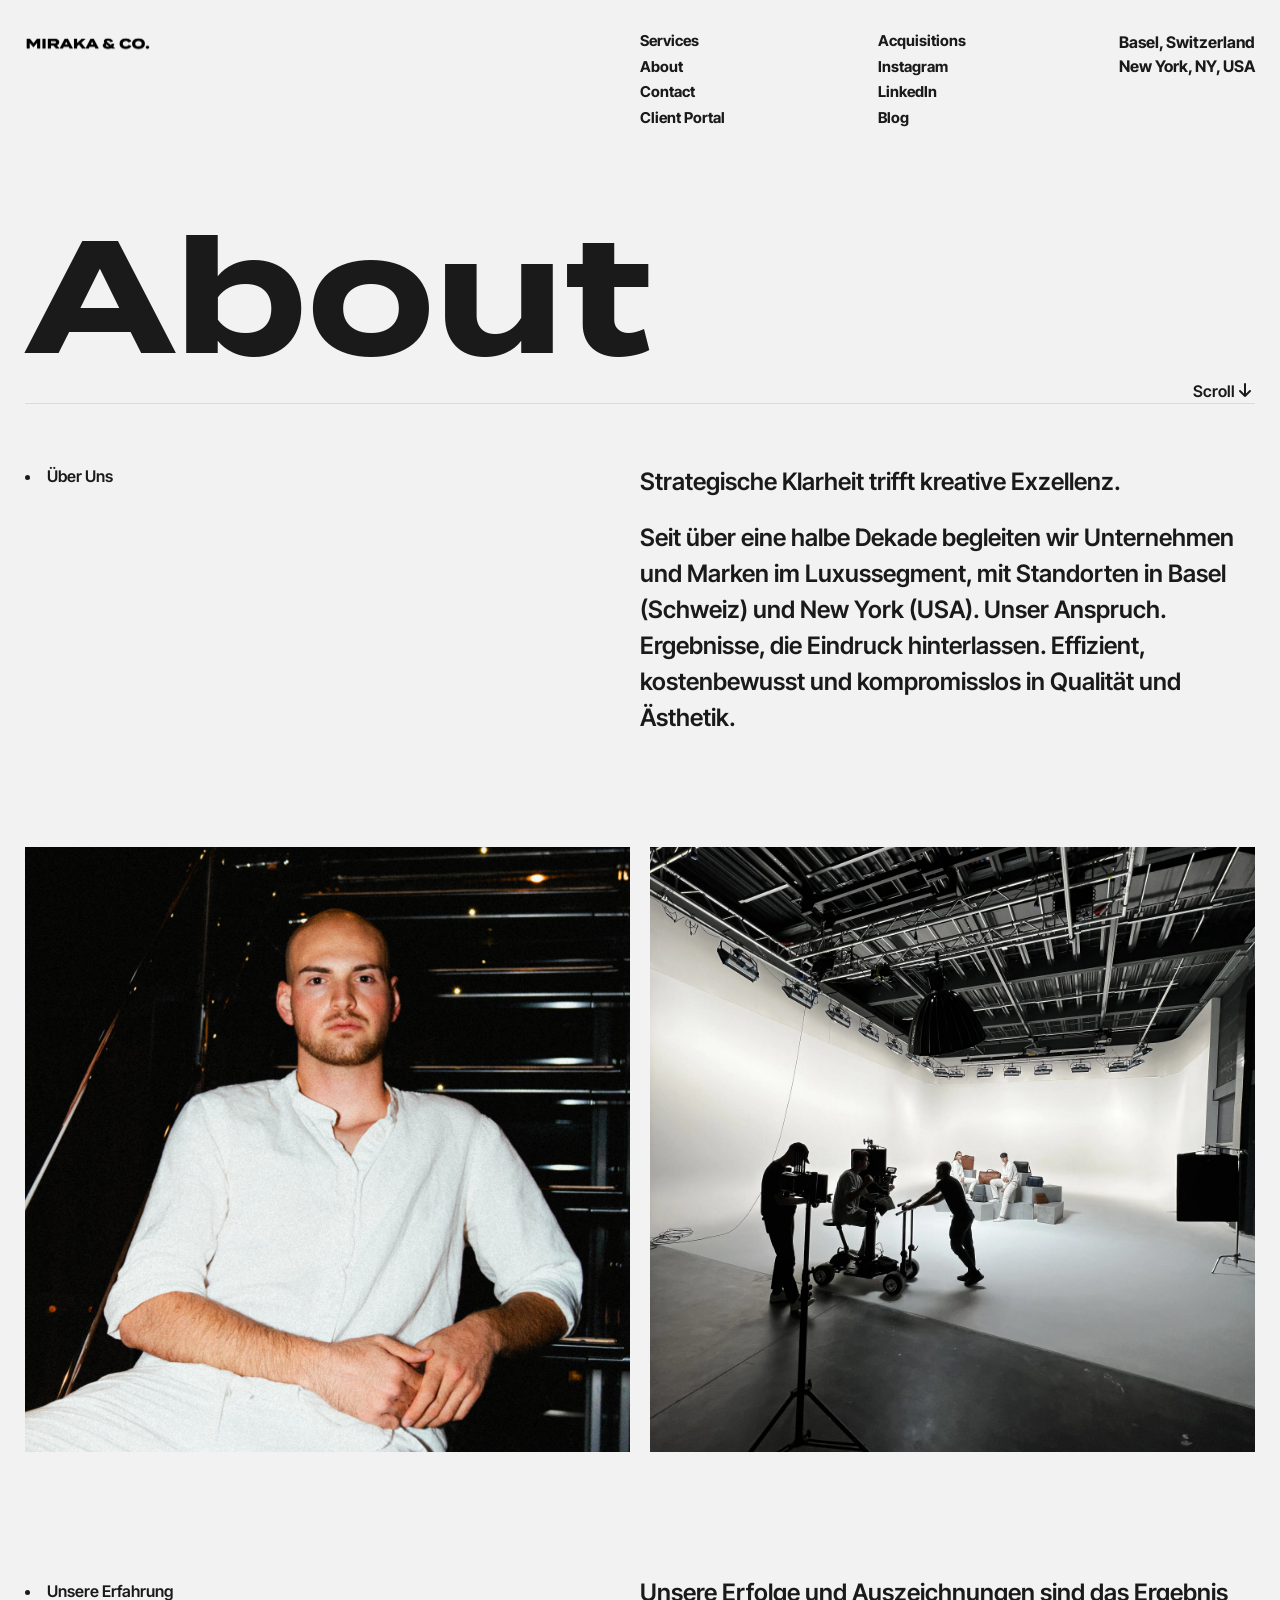
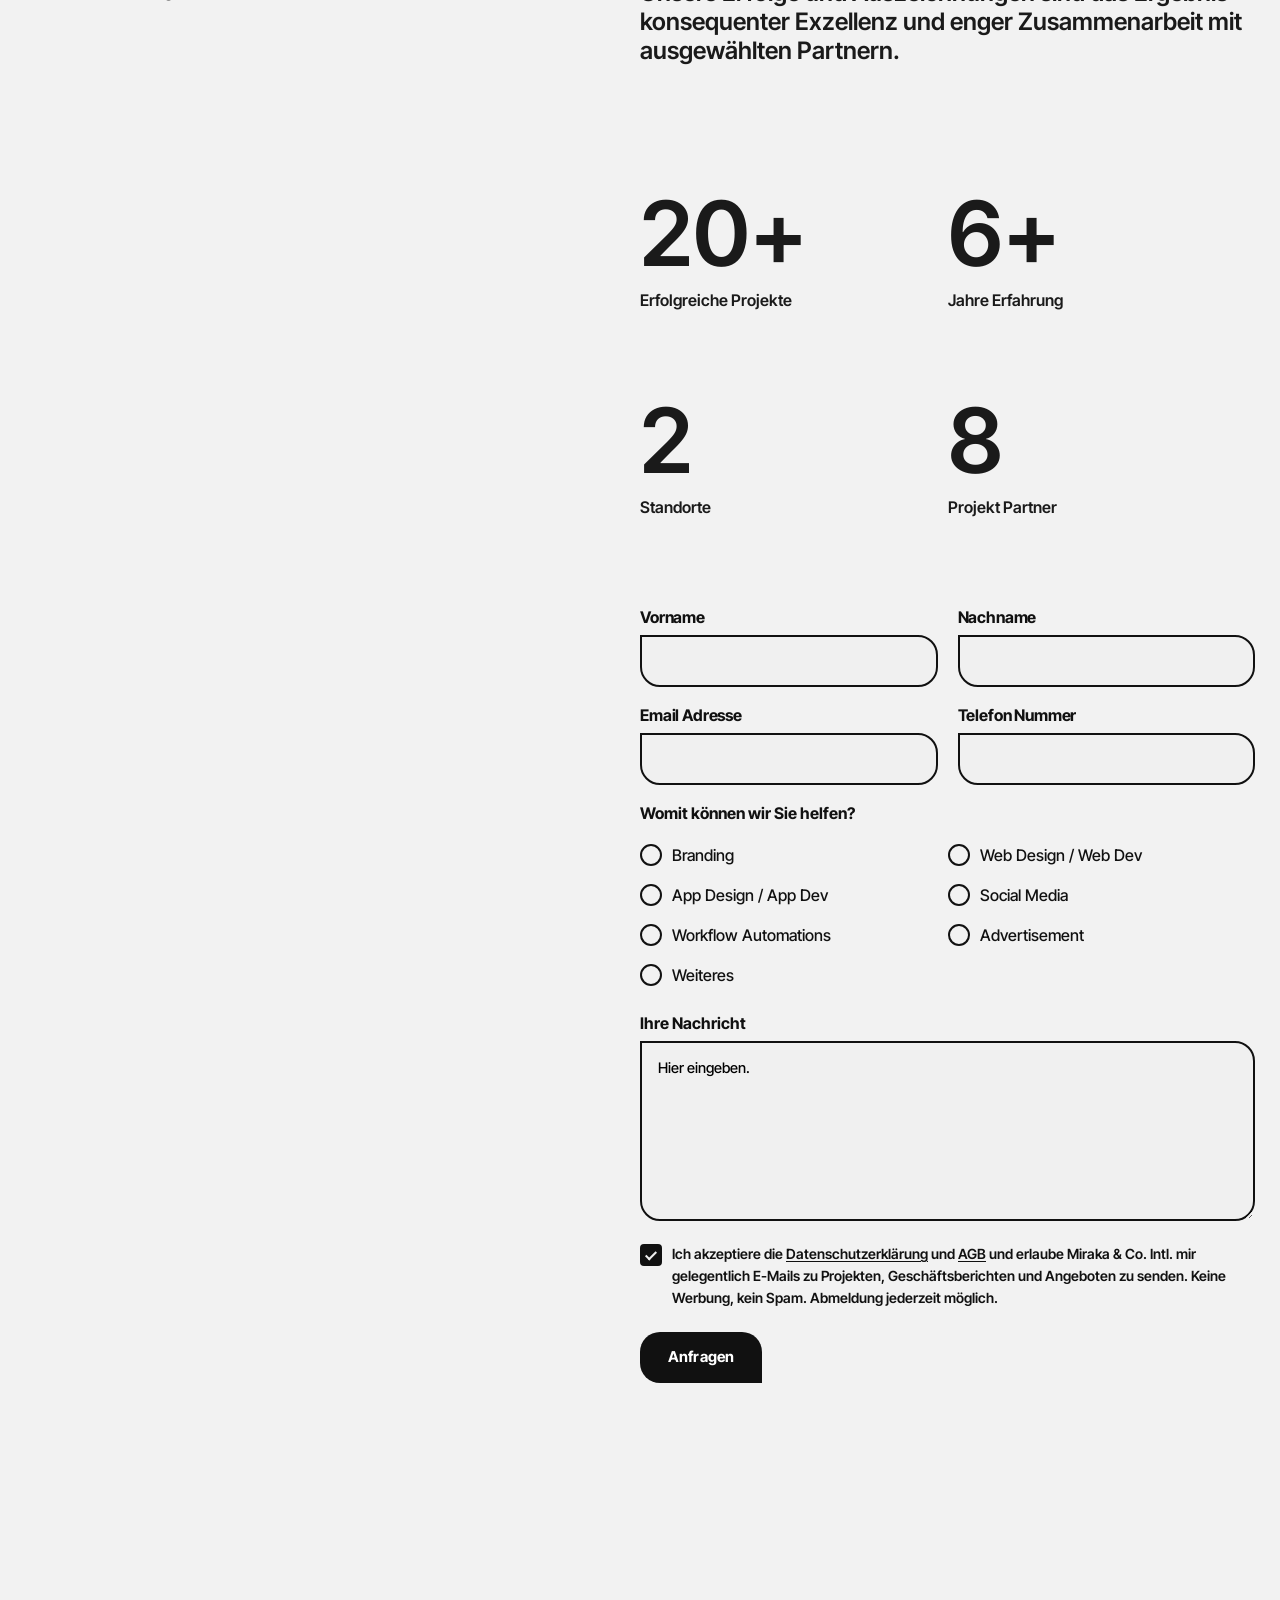
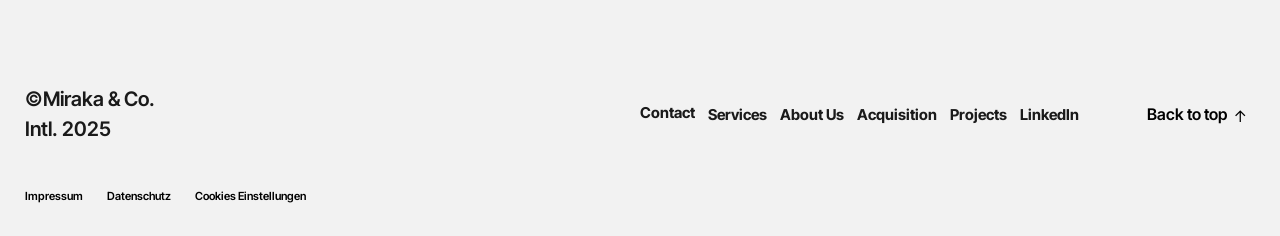
==== about.html @ 1f32f363 "Add breadcome title, image gallery, and contact form in the about page." ====
<!doctype html>
<html lang="en-US">
    <head>
        <!-- Meta setup -->
        <meta charset="UTF-8" />
        <meta http-equiv="X-UA-Compatible" content="IE=edge" />
        <meta
            name="viewport"
            content="width=device-width, initial-scale=1, shrink-to-fit=no"
        />
        <meta name="keywords" content="" />
        <meta name="decription" content="" />
        <meta name="designer" content="" />

        <!-- Title -->
        <title>Welcome To Miraka</title>

        <!-- Fav Icon -->
        <link rel="icon" href="images/favicon.ico" />

        <!-- Include Bootstrap -->
        <link rel="stylesheet" href="css/bootstrap.css" />

        <!-- Icon Css Here -->
        <link rel="stylesheet" href="css/font-awesome.css" />

        <!-- Main StyleSheet -->
        <link rel="stylesheet" href="style.css" />

        <!-- Responsive CSS -->
        <link rel="stylesheet" href="css/responsive.css" />
    </head>
    <body>
        <!-- HEADER AREA START -->
        <header class="header-area">
            <nav class="menu-area">
                <div class="row gx-0">
                    <!-- Logo Area -->
                    <div class="col-6 col-lg-6 col-xl-6">
                        <div class="logo-card">
                            <img src="images/MIRAKA&CO.png" alt="" />
                        </div>
                    </div>
                    <div class="col-6 col-lg-6 col-xl-6">
                        <!-- Small Screen Menu Icon -->
                        <div class="d-lg-none">
                            <div class="d-flex justify-content-end">
                                <div
                                    id="humbarger-icon"
                                    class="d-inline-flex align-items-center"
                                >
                                    <img
                                        src="https://cdn.prod.website-files.com/68dc2b9c31cb83ac9f84a1af/68dc2b9d31cb83ac9f84a20f_Menu%20Hamburger.svg"
                                        loading="lazy"
                                        alt=""
                                        height="Auto"
                                    />
                                    <div>Menu</div>
                                </div>
                            </div>
                        </div>
                        <!-- Large Screen Menu -->
                        <div class="d-none d-lg-flex justify-content-between">
                            <div>
                                <ul class="SMN_effect-31">
                                    <li>
                                        <a href="" data-hover="Services"
                                            ><span>Services</span></a
                                        >
                                    </li>
                                    <li>
                                        <a href="" data-hover="About"
                                            ><span>About</span></a
                                        >
                                    </li>
                                    <li>
                                        <a href="" data-hover="Contact"
                                            ><span>Contact</span></a
                                        >
                                    </li>
                                    <li>
                                        <a href="" data-hover="Client Portal"
                                            ><span>Client Portal</span></a
                                        >
                                    </li>
                                </ul>
                            </div>
                            <div>
                                <ul class="SMN_effect-31">
                                    <li>
                                        <a href="" data-hover="Acquisitions"
                                            ><span>Acquisitions</span></a
                                        >
                                    </li>
                                    <li>
                                        <a href="" data-hover="Instagram"
                                            ><span>Instagram</span></a
                                        >
                                    </li>
                                    <li>
                                        <a href="" data-hover="LinkedIn"
                                            ><span>LinkedIn</span></a
                                        >
                                    </li>
                                    <li>
                                        <a href="" data-hover="Blog"
                                            ><span>Blog</span></a
                                        >
                                    </li>
                                </ul>
                            </div>
                            <!-- Location -->
                            <div class="location-text">
                                <a href="">
                                    Basel, Switzerland <br />
                                    New York, NY, USA
                                </a>
                            </div>
                        </div>
                    </div>
                </div>
            </nav>
            <!-- Small Screen Menu Items -->
            <div class="mobile-menu-wrpper">
                <div>
                    <ul class="SMN_effect-31">
                        <li>
                            <a href="" data-hover="Acquisitions"
                                ><span>Acquisitions</span></a
                            >
                        </li>
                        <li>
                            <a href="" data-hover="Services"
                                ><span>Services</span></a
                            >
                        </li>
                        <li>
                            <a href="" data-hover="Contact"
                                ><span>Contact</span></a
                            >
                        </li>
                        <li>
                            <a href="" data-hover="About"><span>About</span></a>
                        </li>
                        <li>
                            <a href="" data-hover="Twitter"
                                ><span>Twitter</span></a
                            >
                        </li>
                        <li>
                            <a href="" data-hover="Instagram"
                                ><span>Instagram</span></a
                            >
                        </li>
                    </ul>
                </div>

                <div class="mobile-menu-location">
                    <p></p>
                    <p>
                        Basel, Switzerland <br />
                        New York, USA
                    </p>
                </div>
            </div>
        </header>
        <!-- HEADER AREA END -->

        <!-- INTRO AREA START -->
        <section class="intro-wrpper">
            <div class="intro-area">
                <div class="about-intro">
                    <h1>About</h1>
                </div>
                <p class="text-end scroll-down">
                    <span class="scroll-wrapper">
                        Scroll
                        <span class="arrow-box">
                            <i class="fa-solid fa-arrow-down arrow a1"></i>
                            <i class="fa-solid fa-arrow-down arrow a2"></i>
                        </span>
                    </span>
                </p>
            </div>
            <div class="intro-area-text">
                <div class="row gx-0">
                    <div class="col-md-5 col-lg-6">
                        <ul>
                            <li>
                                <span> Über Uns </span>
                            </li>
                        </ul>
                    </div>
                    <div class="col-md-7 col-lg-6">
                        <p class="desc-one">
                            Strategische Klarheit trifft kreative Exzellenz.
                        </p>
                        <p>
                            Seit über eine halbe Dekade begleiten wir
                            Unternehmen und Marken im Luxussegment, mit
                            Standorten in Basel (Schweiz) und New York (USA).
                            <br />
                            <br />
                            Unser Anspruch. Ergebnisse, die Eindruck
                            hinterlassen. Effizient, kostenbewusst und
                            kompromisslos in Qualität und Ästhetik.
                        </p>
                    </div>
                </div>
            </div>
        </section>
        <!-- INTRO AREA END -->

        <!-- IMAGE AREA START -->
        <section class="image-area">
            <div class="single-image-box">
                <img src="images/founder.jpg" alt="" />
                <div class="cursor-button">
                    <div>
                        Founder <br />
                        Creative <br />
                        Director
                    </div>
                </div>
            </div>
            <div class="single-image-box">
                <img src="images/projects.webp" alt="" />
                <div class="cursor-button">
                    <div>Projects</div>
                </div>
            </div>
        </section>
        <!-- IMAGE AREA END -->

        <!-- STATE COUNT AREA START -->
        <section class="counter-area">
            <div class="row gx-0">
                <div class="col-md-5 col-lg-6">
                    <ul>
                        <li>Unsere Erfahrung</li>
                    </ul>
                </div>
                <div class="col-md-7 col-lg-6">
                    <div class="count-numbers">
                        <h2>
                            Unsere Erfolge und Auszeichnungen sind das Ergebnis
                            konsequenter Exzellenz und enger Zusammenarbeit mit
                            ausgewählten Partnern.
                        </h2>
                        <div class="stats-part">
                            <!-- Single Card -->
                            <div class="single-state">
                                <h3>20+</h3>
                                <p>Erfolgreiche Projekte</p>
                            </div>
                            <!-- Single Card -->
                            <div class="single-state">
                                <h3>6+</h3>
                                <p>Jahre Erfahrung</p>
                            </div>
                            <!-- Single Card -->
                            <div class="single-state">
                                <h3>2</h3>
                                <p>Standorte</p>
                            </div>
                            <!-- Single Card -->
                            <div class="single-state">
                                <h3>8</h3>
                                <p>Projekt Partner</p>
                            </div>
                        </div>
                    </div>
                    <div class="contact-form-wrpper">
                        <div class="form-wrapper">
                            <!-- Name + Last Name -->
                            <div class="form-row">
                                <div class="form-group">
                                    <label for="vorname">Vorname</label>
                                    <input
                                        type="text"
                                        id="vorname"
                                        name="vorname"
                                        autocomplete="given-name"
                                    />
                                </div>
                                <div class="form-group">
                                    <label for="nachname">Nachname</label>
                                    <input
                                        type="text"
                                        id="nachname"
                                        name="nachname"
                                        autocomplete="family-name"
                                    />
                                </div>
                            </div>

                            <!-- Email + Phone -->
                            <div class="form-row">
                                <div class="form-group">
                                    <label for="email">Email Adresse</label>
                                    <input
                                        type="email"
                                        id="email"
                                        name="email"
                                        autocomplete="email"
                                    />
                                </div>
                                <div class="form-group">
                                    <label for="telefon">Telefon Nummer</label>
                                    <input
                                        type="tel"
                                        id="telefon"
                                        name="telefon"
                                        autocomplete="tel"
                                    />
                                </div>
                            </div>

                            <!-- Service selection -->
                            <span class="service-label"
                                >Womit können wir Sie helfen?</span
                            >
                            <div class="radio-grid">
                                <label class="radio-item">
                                    <input
                                        type="radio"
                                        name="service"
                                        value="branding"
                                    />
                                    <span>Branding</span>
                                </label>
                                <label class="radio-item">
                                    <input
                                        type="radio"
                                        name="service"
                                        value="webdesign"
                                    />
                                    <span>Web Design / Web Dev</span>
                                </label>
                                <label class="radio-item">
                                    <input
                                        type="radio"
                                        name="service"
                                        value="appdesign"
                                    />
                                    <span>App Design / App Dev</span>
                                </label>
                                <label class="radio-item">
                                    <input
                                        type="radio"
                                        name="service"
                                        value="socialmedia"
                                    />
                                    <span>Social Media</span>
                                </label>
                                <label class="radio-item">
                                    <input
                                        type="radio"
                                        name="service"
                                        value="workflow"
                                    />
                                    <span>Workflow Automations</span>
                                </label>
                                <label class="radio-item">
                                    <input
                                        type="radio"
                                        name="service"
                                        value="advertisement"
                                    />
                                    <span>Advertisement</span>
                                </label>
                                <label class="radio-item">
                                    <input
                                        type="radio"
                                        name="service"
                                        value="weiteres"
                                    />
                                    <span>Weiteres</span>
                                </label>
                            </div>

                            <!-- Message -->
                            <label class="message-label" for="nachricht"
                                >Ihre Nachricht</label
                            >
                            <textarea
                                id="nachricht"
                                name="nachricht"
                                placeholder="Hier eingeben."
                            ></textarea>

                            <!-- Consent checkbox -->
                            <div class="checkbox-row">
                                <input
                                    type="checkbox"
                                    id="datenschutz"
                                    name="datenschutz"
                                    checked
                                />
                                <label for="datenschutz">
                                    Ich akzeptiere die
                                    <a href="#">Datenschutzerklärung</a> und
                                    <a href="#">AGB</a> und erlaube Miraka &amp;
                                    Co. Intl. mir gelegentlich E-Mails zu
                                    Projekten, Geschäftsberichten und Angeboten
                                    zu senden. Keine Werbung, kein Spam.
                                    Abmeldung jederzeit möglich.
                                </label>
                            </div>

                            <!-- Submit -->
                            <button type="submit" class="btn-submit">
                                Anfragen
                            </button>
                        </div>
                    </div>
                </div>
            </div>
        </section>
        <!-- STATE COUNT AREA END -->

        <!-- FOOTER AREA START -->
        <footer>
            <div class="footer-top-area">
                <div class="row gx-0 align-items-center">
                    <div class="col-lg-5 col-xl-6 d-none d-md-block">
                        <div class="footer-left">
                            <p>
                                ©Miraka & Co. <br />
                                Intl. 2025
                            </p>
                        </div>
                    </div>
                    <div class="col-lg-7 col-xl-6">
                        <div class="d-flex justify-content-between">
                            <div>
                                <ul
                                    class="SMN_effect-31 d-flex align-items-center footer-menu"
                                >
                                    <li>
                                        <a href="" data-hover="Contact"
                                            ><span>Contact</span></a
                                        >
                                    </li>
                                    <li>
                                        <a href="" data-hover="Services"
                                            ><span>Services</span></a
                                        >
                                    </li>
                                    <li>
                                        <a href="" data-hover="About Us"
                                            ><span>About Us</span></a
                                        >
                                    </li>
                                    <li>
                                        <a href="" data-hover="Acquisition"
                                            ><span>Acquisition</span></a
                                        >
                                    </li>
                                    <li>
                                        <a href="" data-hover="Projects"
                                            ><span>Projects</span></a
                                        >
                                    </li>
                                    <li>
                                        <a href="" data-hover="LinkedIn"
                                            ><span>LinkedIn</span></a
                                        >
                                    </li>
                                </ul>
                            </div>
                            <button class="back-to-top">
                                <span class="text">Back to top</span>
                                <span class="icon-wrapper">
                                    <span class="sarrow arrow1">↑</span>
                                    <span class="sarrow arrow2">↑</span>
                                </span>
                            </button>
                        </div>
                    </div>
                </div>
            </div>
            <div class="footer-bottom">
                <ul>
                    <li>
                        <a href="">Impressum</a>
                    </li>
                    <li>
                        <a href="">Datenschutz</a>
                    </li>
                    <li>
                        <a href="">Cookies Einstellungen</a>
                    </li>
                </ul>
            </div>
        </footer>
        <!-- FOOTER AREA END -->

        <!-- Main jQuery -->
        <script src="js/jquery-3.4.1.min.js"></script>

        <!-- Bootstrap.bundle Script -->
        <script src="js/bootstrap.bundle.min.js"></script>

        <!-- Custom jQuery -->
        <script src="js/scripts.js"></script>

        <!-- Scroll-Top button -->
        <!-- <a href="#" class="scrolltotop" style="display: none">
            <i class="fa-solid fa-arrow-up" aria-hidden="true"></i>
            <span class="pluse"></span>
            <span class="pluse2"></span>
        </a> -->
    </body>
</html>
---- style.css ----
/*=====================
FONTS LINK HERE
======================*/
@import url("https://fonts.googleapis.com/css2?family=Inter+Tight:ital,wght@0,100..900;1,100..900&family=Montserrat:ital,wght@0,100..900;1,100..900&display=swap");
@import url("https://fonts.cdnfonts.com/css/termina-test");

@font-face {
    font-family: "Termina";
    src: url("./fonts/Termina-Bold.woff2") format("woff2");
    font-weight: 700;
    font-style: normal;
}

/*======================
DEFAULT CSS HERE
========================*/
body {
    font-family: "Inter Tight", sans-serif;
    font-size: 16px;
    font-weight: 400;
    background: #f2f2f2;
    color: #1a1a1a;
    padding-left: 25px;
    padding-right: 25px;
}

.termina {
    font-family: "Termina Test", sans-serif;
}

h1,
h2,
h3,
h4,
h5,
h6,
p {
    margin: 0;
}

a,
a:hover {
    text-decoration: none;
    display: inline-block;
}

ul {
    list-style-type: none;
    padding: 0;
    margin: 0;
}

.scrolltotop {
    width: 40px;
    height: 40px;
    line-height: 40px;
    border-radius: 50%;
    background: #008b8b;
    text-align: center;
    font-size: 22px;
    color: #ffffff;
    position: fixed;
    right: 30px;
    bottom: 25px;
    display: none;
    animation: lab_top_up 5s linear infinite;
    -webkit-transition: all 0.3s ease;
    -moz-transition: all 0.3s ease;
    transition: all 0.3s ease;
    z-index: 1;
}

.scrolltotop i {
    color: #ffff;
}

@keyframes lab_top_up {
    0% {
        transform: translateY(-15px);
    }
    50% {
        transform: translateY(0px);
    }
    100% {
        transform: translateY(-15px);
    }
}

.pluse,
.pluse2 {
    position: relative;
    top: 13px;
    left: -8px;
    z-index: -1;
}

.pluse::before,
.pluse2::before {
    width: 40px;
    height: 40px;
}

.pluse::after,
.pluse::before,
.pluse2::after,
.pluse2::before {
    background: #008b8b;
    border-radius: 50%;
    left: 50%;
    top: 50%;
    display: block;
    content: "";
    position: absolute;
    top: 2px;
    left: 0;
}

.pluse::after,
.pluse2::after {
    width: 30px;
    height: 30px;
    background: transparent;
    margin-left: -15px;
    margin-top: -15px;
}

.pluse::before {
    -webkit-animation: pluse_animate 2.5s infinite linear;
    animation: pluse_animate 2.5s infinite linear;
}

.pluse2::before {
    -webkit-animation: pluse_animate 3s infinite linear;
    animation: pluse_animate 3s infinite linear;
}

@keyframes pluse_animate {
    0% {
        opacity: 1;
        -webkit-transform: translate(-50%, -50%) scale(0.3);
        transform: translate(-50%, -50%) scale(0.3);
    }
    100% {
        opacity: 0;
        -webkit-transform: translate(-50%, -50%) scale(2);
        transform: translate(-50%, -50%) scale(2);
    }
}

.container {
    padding-left: 15px;
    padding-right: 15px;
}

/*======================
DEFAULT CSS HERE
========================*/

/*======================
Home Page CSS HERE
========================*/
.header-area {
    position: relative;
}
.menu-area {
    background: #f2f2f2;
    padding-top: 30px;
    position: relative;
    z-index: 50;
}

.logo-card img {
    width: 125px;
}

.SMN_effect-31 li:not(:first-child) {
    margin-top: 3px;
}

.mobile-menu-wrpper .SMN_effect-31 li:not(:first-child) {
    margin-top: 6px;
}

.SMN_effect-31 a {
    position: relative;
    overflow: hidden;
    display: block;
    text-align: left;
    -webkit-box-flex: 1;
    -webkit-flex-grow: 1;
    -ms-flex-positive: 1;
    flex-grow: 1;
    -webkit-animation-duration: 1s;
    animation-duration: 1s;
    -webkit-animation-fill-mode: both;
    animation-fill-mode: both;
    padding: 0;
    color: #1a1a1a !important;
    font-weight: 700;
    font-size: 15px;
}

.SMN_effect-31 a span {
    display: block;
    -webkit-transition: -webkit-transform 500ms
        cubic-bezier(0.68, -0.55, 0.265, 1.55);
    transition: -webkit-transform 500ms cubic-bezier(0.68, -0.55, 0.265, 1.55);
    transition: transform 500ms cubic-bezier(0.68, -0.55, 0.265, 1.55);
    transition:
        transform 500ms cubic-bezier(0.68, -0.55, 0.265, 1.55),
        -webkit-transform 500ms cubic-bezier(0.68, -0.55, 0.265, 1.55);
}

.SMN_effect-31 a:after {
    position: absolute;
    top: 100%;
    left: 0;
    right: 0;
    content: attr(data-hover);
    display: inline;
    text-align: left;
    -webkit-transition: top 500ms cubic-bezier(0.68, -0.55, 0.265, 1.55);
    transition: top 500ms cubic-bezier(0.68, -0.55, 0.265, 1.55);
}

.SMN_effect-31 a:hover span {
    -webkit-transform: translateY(-100%);
    transform: translateY(-100%);
}

.SMN_effect-31 a:hover:after {
    top: 0;
}

.SMN_effect-31 a:active {
    -webkit-animation-name: rubberBand;
    animation-name: rubberBand;
}

.location-text a {
    color: #1a1a1a;
    font-weight: 700;
}

#humbarger-icon {
    gap: 10px;
    cursor: pointer;
    font-weight: 600;
}

.mobile-menu-wrpper {
    background: #f2f2f2;
    position: absolute;
    width: 100%;
    top: 0;
    left: 0;
    z-index: 10; /* positive রাখো */

    opacity: 0;
    visibility: hidden;
    transform: translateY(-20px);
    transition: all 300ms ease-in-out;
}

.menu-active {
    opacity: 1;
    visibility: visible;
    transform: translateY(42%);
}

.mobile-menu-location {
    display: grid;
    grid-template-columns: 0.85fr 1.15fr;
}

.mobile-menu-location p {
    font-weight: 600;
}

/* INTRO AREA CSS */
.intro-wrpper {
    margin-bottom: 4rem;
}

.intro-area {
    margin-top: 90px;
    border-bottom: 1px solid #dadada;
}

.intro-area h1 {
    font-family: "Termina", sans-serif;
    color: #1a1a1a;
    font-size: 283px;
    font-weight: 700;
    line-height: 100%;
}

.intro-area p {
    font-weight: 600;
}

.intro-area p span {
    cursor: pointer;
}

.scroll-wrapper {
    display: inline-flex;
    flex-direction: row;
    align-items: center;
    cursor: pointer;
    overflow: hidden;
}

.arrow-box {
    position: relative;
    height: 18px;
    width: 20px;
}

.arrow {
    position: absolute;
    left: 50%;
    transform: translateX(-50%);
    transition: all 0.4s ease;
}

.a1 {
    top: 0;
}

.a2 {
    top: -20px;
    opacity: 0;
}

/* Hover animation */
.scroll-wrapper:hover .a1 {
    top: 20px;
    opacity: 0;
}

.scroll-wrapper:hover .a2 {
    top: 0;
    opacity: 1;
}

.intro-area-text {
    margin-top: 60px;
}

.intro-area-text ul {
    list-style: disc;
    list-style-position: inside;
}

.intro-area-text span {
    font-weight: 600;
}

.intro-area-text p {
    font-size: 24px;
    font-weight: 600;
}

/* FEATURED AREA CSS */
.featured-area {
    padding-top: 100px;
    padding-bottom: 100px;
}

.featured-cards {
    display: grid;
    grid-template-columns: repeat(3, 1fr);
    gap: 40px;
}

.single-featured-card {
    padding: 48px 40px;
    border: 3px solid #1a1a1a;
    border-radius: 22px;
    box-shadow: 0 13px 100px #c7c7c740;
}

.single-featured-card:first-child {
    padding-left: 56px;
    padding-right: 80px;
    grid-row-start: 1;
    grid-column: 1 / 3;
    background: #161616;
    border-color: #161616;
}

.single-featured-card h2 {
    font-family: "Montserrat", sans-serif;
    font-size: 56px;
    font-weight: 700;
}

.single-featured-card h2:first-child {
    color: white;
}

.single-featured-card h2:nth-child(2) {
    color: #f37021;
}

.single-featured-card h2:nth-child(3) {
    color: #0abab5;
}

.first-card-p p {
    color: #f2f2f2;
    font-size: 20px;
    font-weight: 600;
    margin-top: 26px;
}

.user-icon-card img {
    width: 60px;
}

.title-card h3 {
    font-size: 30px;
    text-align: center;
    font-weight: 700;
    margin-top: 32px;
    margin-bottom: 16px;
}

.description-card p {
    color: #000;
    font-size: 20px;
    font-weight: 500;
    text-align: center;
}

/* FREE AUDIT AREA CSS */
.free-audit-container {
    width: 92.5%;
    margin: auto;
}

.free-audit-container ul {
    list-style: disc;
    list-style-position: inside;
}

.free-audit-container ul li {
    font-weight: 600;
}

.free-audit-content p {
    font-size: 24px;
    font-weight: 600;
    margin-bottom: 16px;
}

.buttons {
    display: flex;
    align-items: center;
    gap: 16px;
}

.buttons a {
    font-size: 20px;
    font-weight: 600;
    text-transform: uppercase;
    padding: 14px 28px;
}

.free-audit-btn {
    border: 3px solid #1a1a1a;
    background: #1a1a1a;
    color: #fff;
    border-radius: 0 20px 20px 20px;
}

.free-audit-btn:hover {
    color: #fff;
}

.acquisitions-btn {
    border: 3px solid #1a1a1a;
    color: #1a1a1a;
    border-radius: 20px 20px 0px 20px;
}

.acquisitions-btn:hover {
    color: #1a1a1a;
}

.free-audit-area {
    padding-bottom: 183px;
}

/* TRUSTED BRANDS AREA CSS */
.trusted-brands-area {
    padding-bottom: 213px;
}

.brands-container {
    width: 100%;
    max-width: 1000px;
    margin: auto;
}

.brands-container {
    display: flex;
    flex-direction: row;
    flex-wrap: wrap;
}

.single-brand-logo {
    width: 20%;
    display: flex;
    align-items: center;
    justify-content: center;
}

.single-brand-logo img {
    width: 100px;
    transition: all 300ms ease-in-out;
}

.single-brand-logo:hover img {
    transform: scale(1.1);
}

.brands-container-two {
    margin-top: 100px;
}

/* PLANS AREA CSS */
.plans-area {
    padding-bottom: 100px;
    border-bottom: 1px solid #dadada;
}

.plans-area .col-lg-4 a {
    width: 100%;
}

.blog-card {
    border: 3px solid #1a1a1a;
    border-radius: 20px;
    flex-direction: column;
    align-items: flex-start;
    height: 50vw;
    padding: 25px;
    text-decoration: none;
    transition: all 0.4s;
    display: flex;
}

.custome-badge {
    display: inline-flex;
    align-items: center;
    background: #1a1a1a;
    color: #f2f2f2;
    font-weight: 600;
    text-transform: uppercase;
    border-radius: 20px;
    margin-bottom: 20px;
    padding: 7.5px 15px;
}

.blog-card .title {
    color: #1a1a1a;
    font-size: 30px;
    font-weight: 700;
}

.blog-card .short-desc {
    font-weight: 600;
    color: #1a1a1a;
    margin-top: 26px;
}

.blog-card-bottom-icon {
    margin-top: auto;
}

.blog-card-bottom-icon img {
    width: 100px;
}

/* STATE COUNT AREA CSS */
.counter-area {
    padding-top: 65px;
    padding-bottom: 290px;
}

.counter-area ul {
    list-style: disc;
    list-style-position: inside;
    font-weight: 600;
}

.count-numbers h2 {
    font-size: 24px;
    font-weight: 600;
    margin-bottom: 115px;
}

.stats-part {
    display: grid;
    grid-template-columns: repeat(2, 1fr);
    row-gap: 75px;
}

.single-state h3 {
    font-size: 90px;
    font-weight: 600;
}

.single-state p {
    font-weight: 600;
}

/* FOOTER AREA CSS */
.footer-left p {
    font-size: 20px;
    font-weight: 600;
}

.footer-menu {
    flex-wrap: wrap;
    gap: 13px;
}

.back-to-top .text {
    font-weight: 600;
    cursor: pointer;
}

.back-to-top {
    display: inline-flex;
    align-items: center;
    background: transparent;
    gap: 6px;
    border: none;
    cursor: pointer;
    overflow: hidden;
    font-size: 16px;
    white-space: nowrap;
}

/* icon container */
.icon-wrapper {
    position: relative;
    height: 20px;
    width: 16px;
    overflow: hidden;
}

.sarrow {
    position: absolute;
    left: 0;
    transition: transform 0.3s ease;
}

.arrow1 {
    transform: translateY(0);
}

.arrow2 {
    transform: translateY(100%);
}

.back-to-top:hover .arrow1 {
    transform: translateY(-100%);
}

.back-to-top:hover .arrow2 {
    transform: translateY(0);
}

footer {
    padding-bottom: 30px;
}

.footer-bottom {
    margin-top: 38.4px;
}

.footer-bottom ul {
    display: flex;
    align-items: center;
    gap: 24px;
}

.footer-bottom ul li a {
    font-size: 11.2px;
    font-weight: 600;
    color: #000;
}

/* ACQUISITION PAGE */
#acquisitions-intro {
    margin-top: 0;
}

.intro-area h2 {
    font-size: 192px;
    font-weight: 600;
    line-height: 100%;
}

.intro-area h2 span {
    color: #0abab5;
}

/* INVESTIEREN CSS HERE */
.investieren-row {
    padding-top: 112px;
    padding-bottom: 112px;
}

.investieren-content-box {
    width: 100%;
    max-width: 768px;
    margin: auto;
}

.investieren-content-box span {
    color: #0abab5;
    font-weight: 600;
}

.investieren-content-box h1 {
    color: #000;
    font-size: 80px;
    font-weight: 600;
    line-height: 100%;
    margin-top: 14px;
    margin-bottom: 20px;
}

.investieren-content-box p {
    color: #000;
    font-size: 24px;
    font-weight: 600;
}

.investieren-desc {
    display: flex;
    flex-direction: column;
    gap: 25px;
}

.investieren-area {
    border-bottom: 1px solid #dadada;
}

.second-investieren-row {
    margin-top: 30px;
    padding-bottom: 90px;
}

.acquisitionpage.menu-active {
    transform: translateY(35%);
}

/* CONTACT PAGE CSS HERE */
/* CONTACT BANNER CSS */
.contact-banner-area h1 {
    font-size: 160px;
    line-height: normal;
    font-weight: 700;
    margin-top: 90px;
    margin-bottom: 60px;
}

/* CONTACT FORM CSS */
.contact-form-area ul {
    list-style: disc;
    list-style-position: inside;
    font-weight: 600;
}

.contact-desc {
    font-size: 24px;
    font-weight: 600;
    line-height: 115%;
}

.contact-desc a {
    color: #1a1a1a;
}

.form-wrapper {
    padding-top: 86px;
    width: 100%;
    max-width: 940px;
    padding-bottom: 285px;
}

.form-row {
    display: grid;
    grid-template-columns: 1fr 1fr;
    gap: 20px;
    margin-bottom: 16px;
}

.form-group {
    display: flex;
    flex-direction: column;
    gap: 6px;
}

.form-group label {
    font-weight: 700;
    color: #111;
    letter-spacing: -0.01em;
}

.form-group input[type="text"],
.form-group input[type="email"],
.form-group input[type="tel"] {
    width: 100%;
    height: 52px;
    padding: 0 16px;
    font-size: 15px;
    color: #111;
    background-color: #f0f0f0;
    border: 2px solid #111;
    border-radius: 0 20px 20px;
    outline: none;
    transition: border-color 0.15s ease;
    -webkit-appearance: none;
}

.form-group input[type="text"]:focus,
.form-group input[type="email"]:focus,
.form-group input[type="tel"]:focus {
    border-color: #555;
}

.form-group input::placeholder {
    color: transparent;
}

/* Service question */
.service-label {
    font-weight: 700;
    color: #111;
    margin-bottom: 10px;
    margin-top: 4px;
    display: block;
}

.radio-grid {
    display: grid;
    grid-template-columns: 1fr 1fr;
    gap: 0;
    margin-bottom: 16px;
}

.radio-item {
    display: flex;
    align-items: center;
    gap: 10px;
    padding: 8px 0;
    cursor: pointer;
}

.radio-item input[type="radio"] {
    appearance: none;
    -webkit-appearance: none;
    width: 22px;
    height: 22px;
    border: 2px solid #111;
    border-radius: 50%;
    flex-shrink: 0;
    cursor: pointer;
    position: relative;
    transition: border-color 0.15s;
}

.radio-item input[type="radio"]:checked::after {
    content: "";
    position: absolute;
    top: 50%;
    left: 50%;
    transform: translate(-50%, -50%);
    width: 10px;
    height: 10px;
    background-color: #111;
    border-radius: 50%;
}

.radio-item span {
    color: #111;
    font-weight: 500;
}

/* Message textarea */
.message-label {
    font-weight: 700;
    color: #111;
    display: block;
    margin-bottom: 6px;
}

textarea {
    width: 100%;
    min-height: 180px;
    padding: 14px 16px;
    font-size: 15px;
    font-family: inherit;
    color: #111;
    background-color: #f0f0f0;
    border: 2px solid #111;
    border-radius: 0 20px 20px;
    outline: none;
    resize: vertical;
    margin-bottom: 16px;
    transition: border-color 0.15s ease;
}

textarea:focus {
    border-color: #555;
}

textarea::placeholder {
    color: #000000;
    font-size: 14.5px;
    font-weight: 500;
}

/* Checkbox row */
.checkbox-row {
    display: flex;
    align-items: flex-start;
    gap: 10px;
    margin-bottom: 24px;
}

.checkbox-row input[type="checkbox"] {
    appearance: none;
    -webkit-appearance: none;
    width: 22px;
    height: 22px;
    border: 2px solid #111;
    border-radius: 4px;
    flex-shrink: 0;
    cursor: pointer;
    margin-top: 1px;
    background-color: #111;
    position: relative;
}

.checkbox-row input[type="checkbox"]:checked::after {
    content: "";
    position: absolute;
    top: 3px;
    left: 6px;
    width: 6px;
    height: 11px;
    border: 2px solid #f0f0f0;
    border-top: none;
    border-left: none;
    transform: rotate(45deg);
}

.checkbox-row label {
    font-size: 14px;
    color: #111;
    line-height: 1.55;
    cursor: pointer;
    font-weight: 600;
}

.checkbox-row label a {
    color: #111;
    text-decoration: underline;
    text-underline-offset: 2px;
}

/* Submit button */
.btn-submit {
    display: inline-block;
    padding: 14px 28px;
    font-size: 15px;
    font-weight: 700;
    font-family: inherit;
    color: #fff;
    background-color: #111;
    border: none;
    border-radius: 20px 20px 0;
    cursor: pointer;
    letter-spacing: 0.01em;
    transition: background-color 0.15s ease;
}

.btn-submit:hover {
    background-color: #333;
}

.btn-submit:active {
    background-color: #000;
}

/* ABOUT PAGE CSS START */
/* INTRO AREA CSS */
.about-intro h1 {
    font-size: 160px;
    font-weight: 600;
}

.desc-one {
    font-weight: 700;
    margin-bottom: 20px;
}

/* IMAGE AREA CSS */
.image-area {
    display: grid;
    grid-template-columns: 1fr 1fr;
    gap: 20px;
    padding-top: 47px;
    padding-bottom: 62px;
}

.single-image-box img {
    width: 100%;
}

.single-image-box {
    position: relative;
    overflow: hidden;
    z-index: 1;
    cursor: pointer;
}

.cursor-button {
    width: 120px;
    height: 120px;
    border-radius: 50%;
    background: #000;
    color: #fff;
    display: flex;
    align-items: center;
    justify-content: center;
    line-height: 100%;
    position: absolute;
    left: -160px;
    top: 120%;
    z-index: 10;
    transition: all 500ms ease-in-out;
}

.single-image-box:hover .cursor-button {
    top: 50%;
    left: 50%;
    transform: translate(-50%, -50%);
}

.counter-area .form-wrapper {
    padding-bottom: 61px;
}
---- css/responsive.css ----
/*=============================
Extra Large Screen - Others
===============================*/
@media screen and (min-width: 1440px) {
    .blog-card {
        height: 30vw;
    }
}

@media screen and (min-width: 1200px) and (max-width: 1399px) {
    .intro-area-text p br {
        display: none;
    }

    .featured-area {
        padding-bottom: 139px;
    }

    .free-audit-area {
        border-top: 1px solid #bcbcbc;
        padding-top: 65px;
    }

    .counter-area {
        padding-bottom: 240px;
    }
}

/*========================
Large Screen - Leptop
==========================*/
@media screen and (min-width: 992px) and (max-width: 1199px) {
    .intro-area h1 {
        font-size: 200px;
    }

    .intro-area-text p br {
        display: none;
    }

    .featured-area {
        padding-top: 50px;
        padding-bottom: 50px;
    }
    .featured-cards {
        gap: 20px;
    }
    .single-featured-card {
        padding: 25px 15px;
    }
    .single-featured-card h2 {
        font-size: 40px;
    }
    .description-card p {
        font-size: 17px;
    }
    .title-card h3 {
        font-size: 25px;
        margin-top: 25px;
        margin-bottom: 10px;
    }

    .featured-area {
        padding-bottom: 139px;
    }
    .free-audit-area {
        border-top: 1px solid #bcbcbc;
        padding-top: 65px;
    }

    .counter-area {
        padding-bottom: 235px;
    }
    .footer-left p {
        font-size: 16px;
    }
    .footer-bottom {
        margin-top: 26.4px;
    }

    .investieren-row {
        padding-top: 60px;
    }
    .investieren-row.row-one {
        padding-bottom: 160px;
    }

    .image-area {
        padding-bottom: 0px;
    }
}

/*=========================
Medium Screen - Tablate
=========================*/
@media screen and (min-width: 768px) and (max-width: 991px) {
    .intro-area {
        margin-top: 95px;
    }
    .intro-area h1 {
        font-size: 150px;
    }
    .intro-area h1 span {
        font-size: 170px;
    }

    .intro-area-text p br {
        display: none;
    }

    .featured-area {
        padding-top: 0;
        padding-bottom: 100px;
    }
    .featured-cards {
        grid-template-columns: repeat(2, 1fr);
    }
    .single-featured-card {
        padding: 30px 25px;
    }

    .featured-area {
        padding-bottom: 190px;
    }
    .free-audit-area {
        border-top: 1px solid #bcbcbc;
        padding-top: 65px;
    }
    .free-audit-content p {
        font-size: 21px;
    }
    .free-audit-container ul {
        list-style-position: outside;
    }

    .plans-area {
        padding-bottom: 80px;
    }
    .plans-area .row {
        row-gap: 30px;
    }

    .count-numbers h2 {
        margin-bottom: 90px;
    }
    .single-state h3 {
        font-size: 80px;
    }
    .counter-area {
        padding-top: 80px;
        padding-bottom: 213px;
    }

    .footer-top-area .row {
        row-gap: 20px;
    }
    .footer-left p {
        font-size: 16px;
    }
    .footer-bottom {
        margin-top: 20px;
    }

    .intro-area h2 {
        font-size: 137px;
        font-weight: 700;
    }

    .investieren-row {
        padding-top: 45px;
    }
    .investieren-content-box h1 {
        font-size: 46px;
    }

    .investieren-row.row-one {
        padding-bottom: 147px;
    }
    .second-investieren-row {
        padding-bottom: 77px;
    }

    .contact-banner-area h1 {
        font-size: 145px;
        margin-top: 86px;
        margin-bottom: 125px;
    }

    .image-area {
        padding-top: 30px;
        padding-bottom: 0px;
    }
}

/*===============================
Xtra Small Screen - Small Mobile
=================================*/
@media screen and (max-width: 767px) {
    body {
        padding-left: 15px;
        padding-right: 15px;
    }

    .menu-area {
        padding-top: 40px;
    }

    .menu-active {
        transform: translateY(45%);
    }

    .mobile-menu-location {
        grid-template-columns: 0.65fr 1.35fr;
    }

    .intro-area {
        margin-top: 75px;
        padding-bottom: 45px;
    }
    .intro-wrpper {
        margin-bottom: 1rem;
    }
    .intro-area h1 {
        font-size: 155px;
        text-align: center;
    }
    .intro-area h1 span {
        font-size: 175px;
    }
    .scroll-down {
        display: none;
    }

    .intro-area-text .row {
        row-gap: 30px;
    }

    .intro-area-text p br {
        display: none;
    }

    .featured-cards {
        grid-template-columns: 1fr;
    }

    .single-featured-card:first-child {
        padding-left: 20px;
        padding-right: 20px;
        background: #161616;
        border-color: #161616;
    }
    .single-featured-card:not(:first-child) {
        display: none;
    }
    .single-featured-card h2 {
        font-size: 35px;
    }
    .first-card-p p {
        font-size: 16px;
    }
    .featured-area {
        padding-top: 0;
    }
    .container {
        padding-left: 0;
        padding-right: 0;
    }

    .featured-area {
        padding-bottom: 40px;
    }
    .free-audit-area {
        border-top: 1px solid #bcbcbc;
        padding-top: 70px;
        padding-bottom: 142px;
    }
    .free-audit-content p {
        font-size: 23px;
    }
    .free-audit-container ul {
        list-style-position: outside;
    }
    .buttons {
        flex-direction: column;
    }
    .free-audit-container .row {
        row-gap: 25px;
    }

    .brands-container {
        row-gap: 37px;
        justify-content: center;
    }
    .single-brand-logo {
        width: 50%;
    }
    .brands-container-two {
        margin-top: 20px;
    }
    .trusted-brands-area {
        padding-bottom: 140px;
    }
    .buttons a {
        font-size: 20px;
        padding: 14px 24px;
        text-transform: capitalize;
    }

    .blog-card {
        height: 120vw;
    }
    .plans-area {
        padding-bottom: 30px;
    }
    .plans-area .row {
        row-gap: 30px;
    }

    .count-numbers h2 {
        margin-bottom: 65px;
        margin-top: 20px;
    }
    .single-state h3 {
        font-size: 75px;
    }
    .stats-part {
        row-gap: 55px;
    }
    .counter-area {
        padding-bottom: 200px;
    }

    .footer-top-area .row {
        row-gap: 20px;
    }
    .footer-left p {
        font-size: 16px;
    }
    .footer-bottom {
        margin-top: 20px;
    }
    .footer-bottom ul li a {
        font-size: 15px;
    }
    .footer-bottom ul {
        align-items: start;
    }
    .back-to-top {
        display: none;
    }
    .footer-menu li {
        margin-top: 0 !important;
    }
    .footer-menu li a {
        font-size: 18px !important;
    }
    .footer-menu {
        padding-right: 30px;
    }

    .intro-area h2 {
        font-size: 68px;
    }

    .investieren-content-box h1 {
        font-size: 52px;
    }

    .investieren-row {
        padding-top: 60px;
    }
    .second-investieren-row {
        margin-top: 0;
        padding-bottom: 40px;
    }
    .investieren-row.row-one {
        padding-bottom: 90px;
    }

    .contact-banner-area h1 {
        font-size: 23vw;
        margin-top: 70px;
        margin-bottom: 75px;
    }

    .form-row {
        grid-template-columns: 1fr;
    }
    .form-wrapper {
        padding-bottom: 197px;
    }

    .image-area {
        padding-top: 65px;
        padding-bottom: 10px;
    }
}
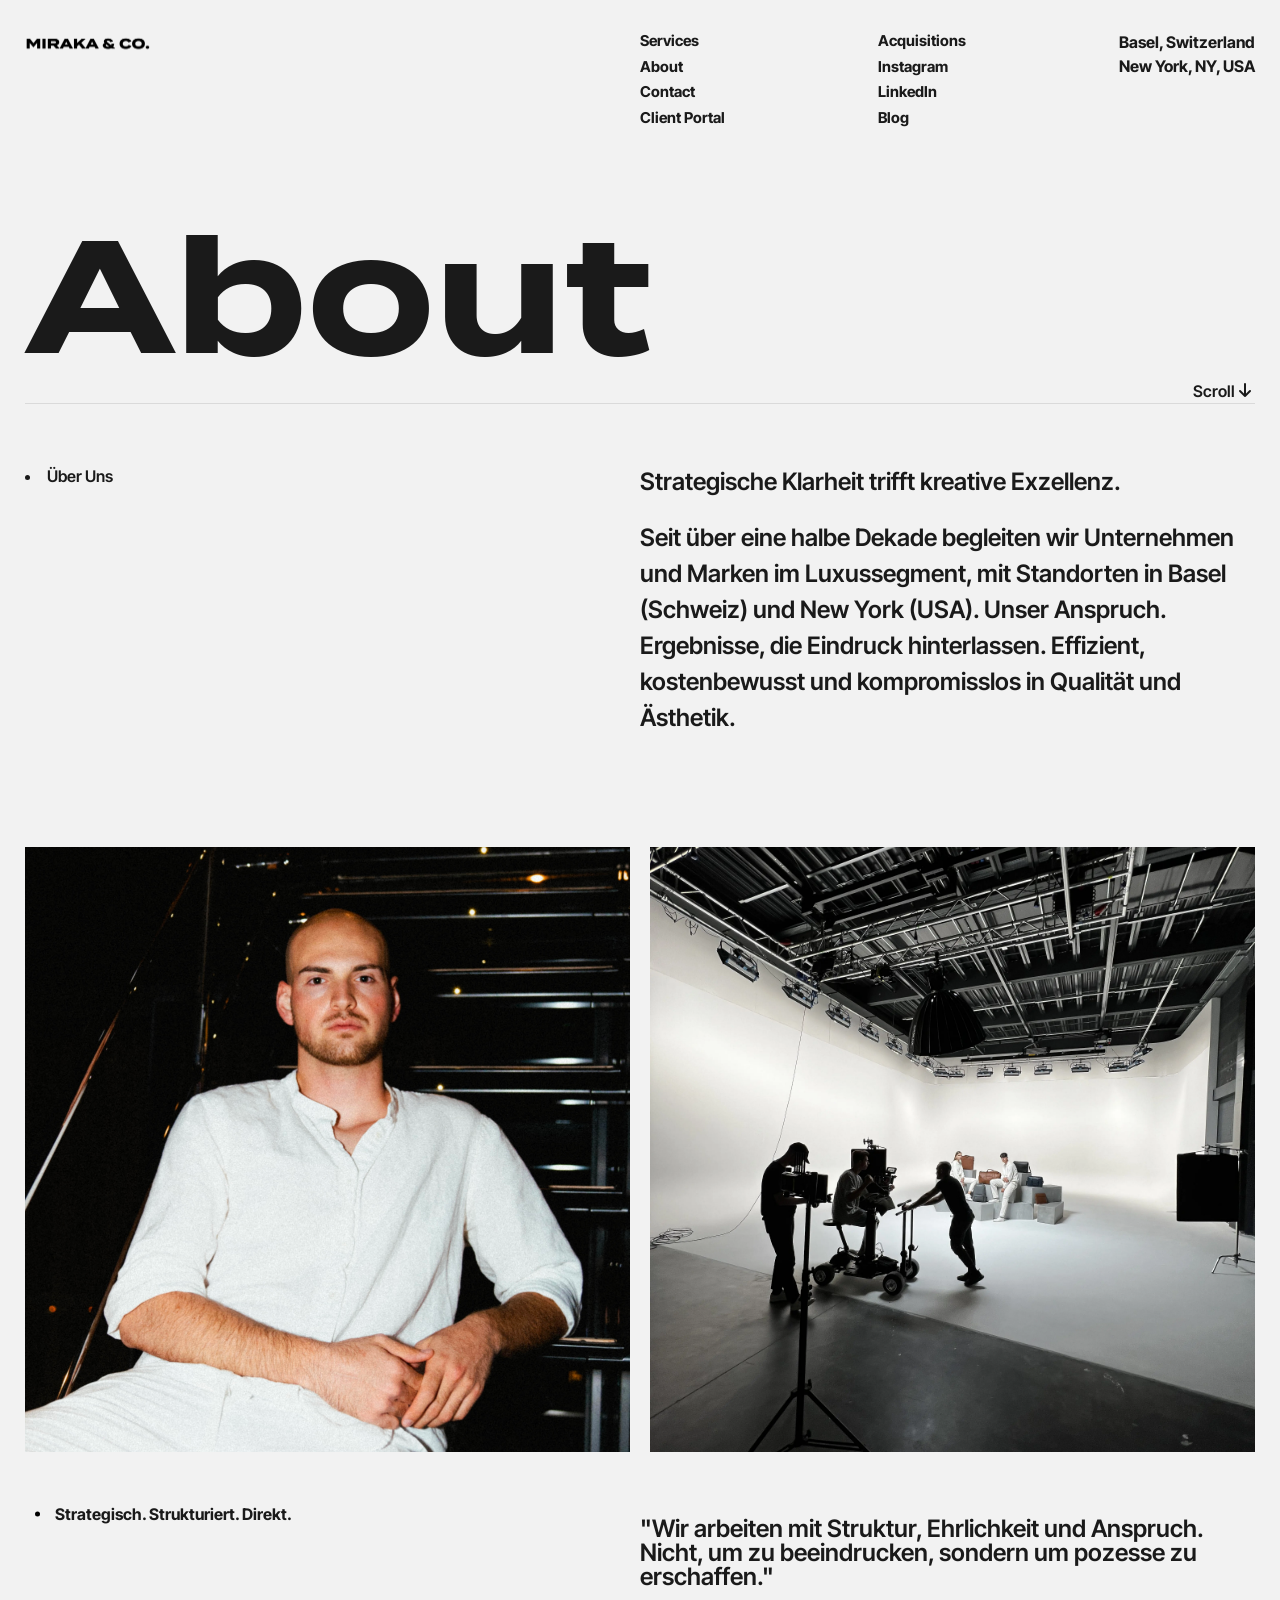
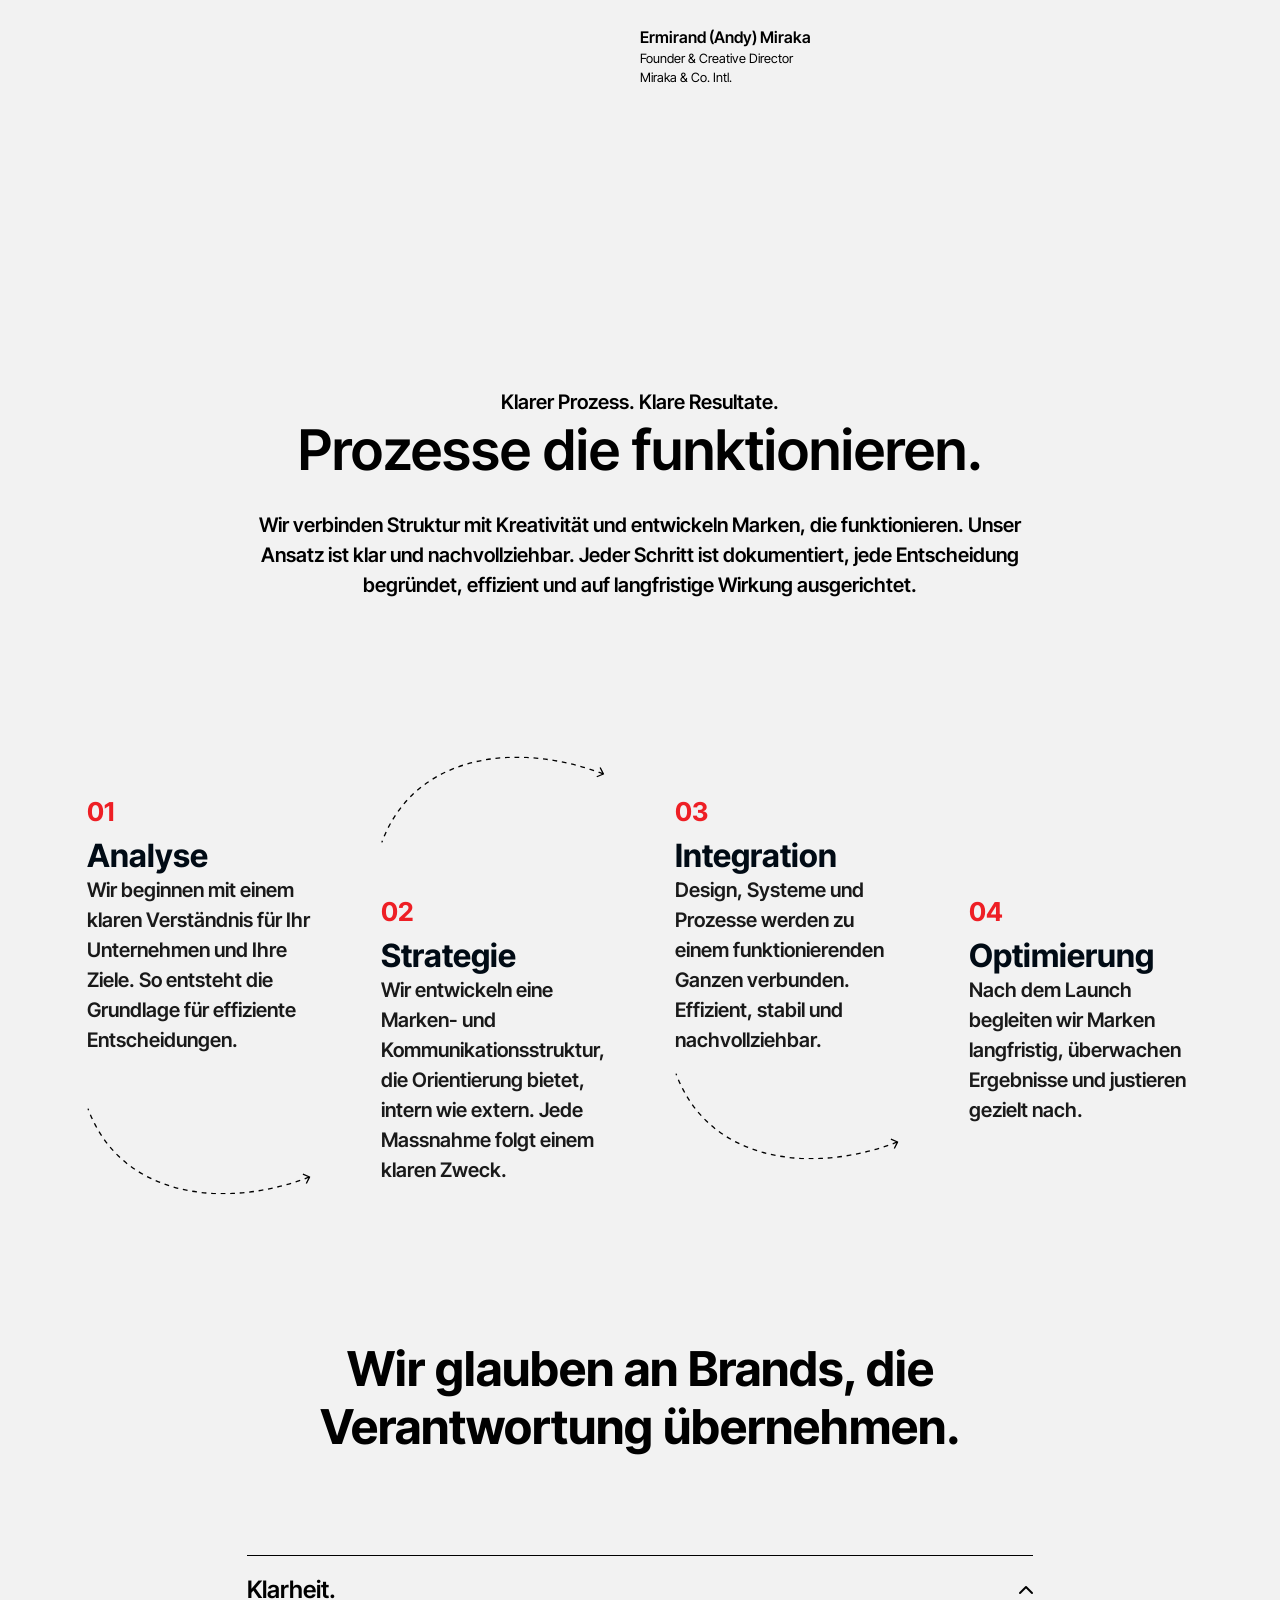
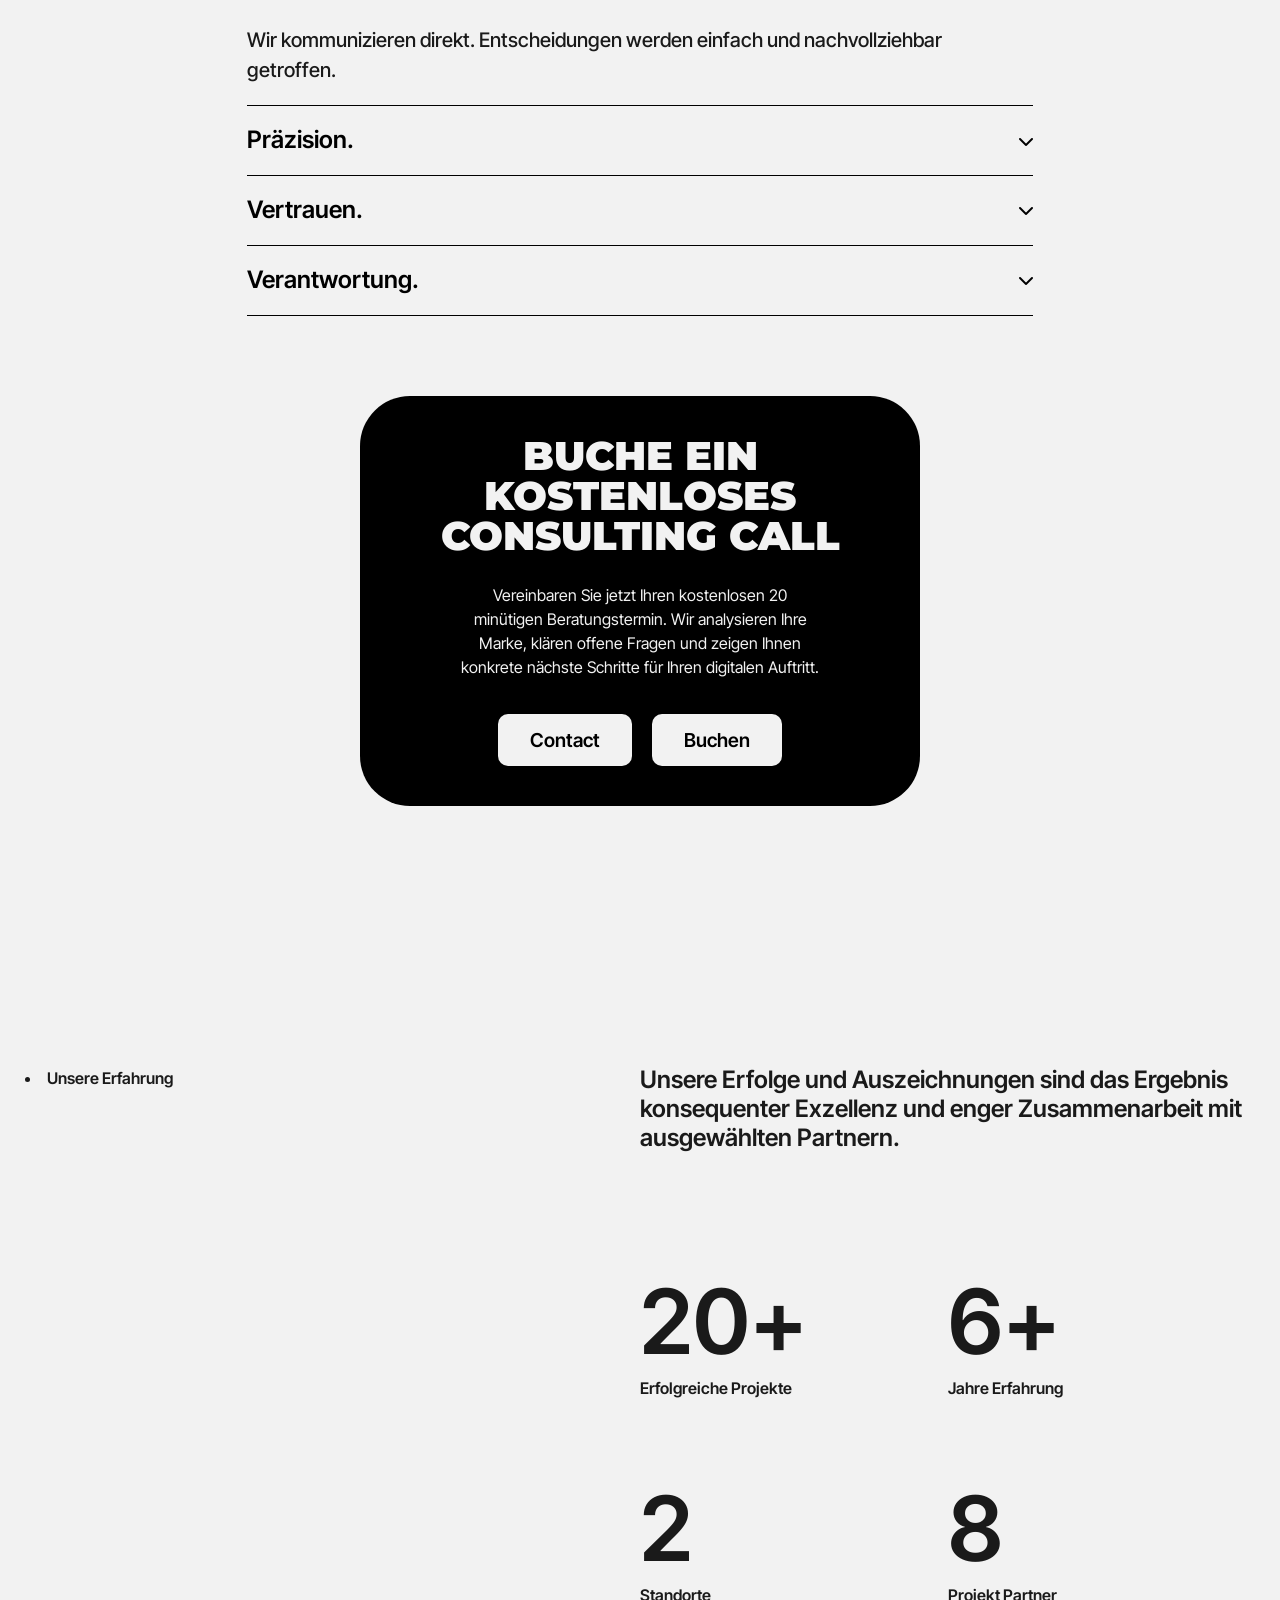
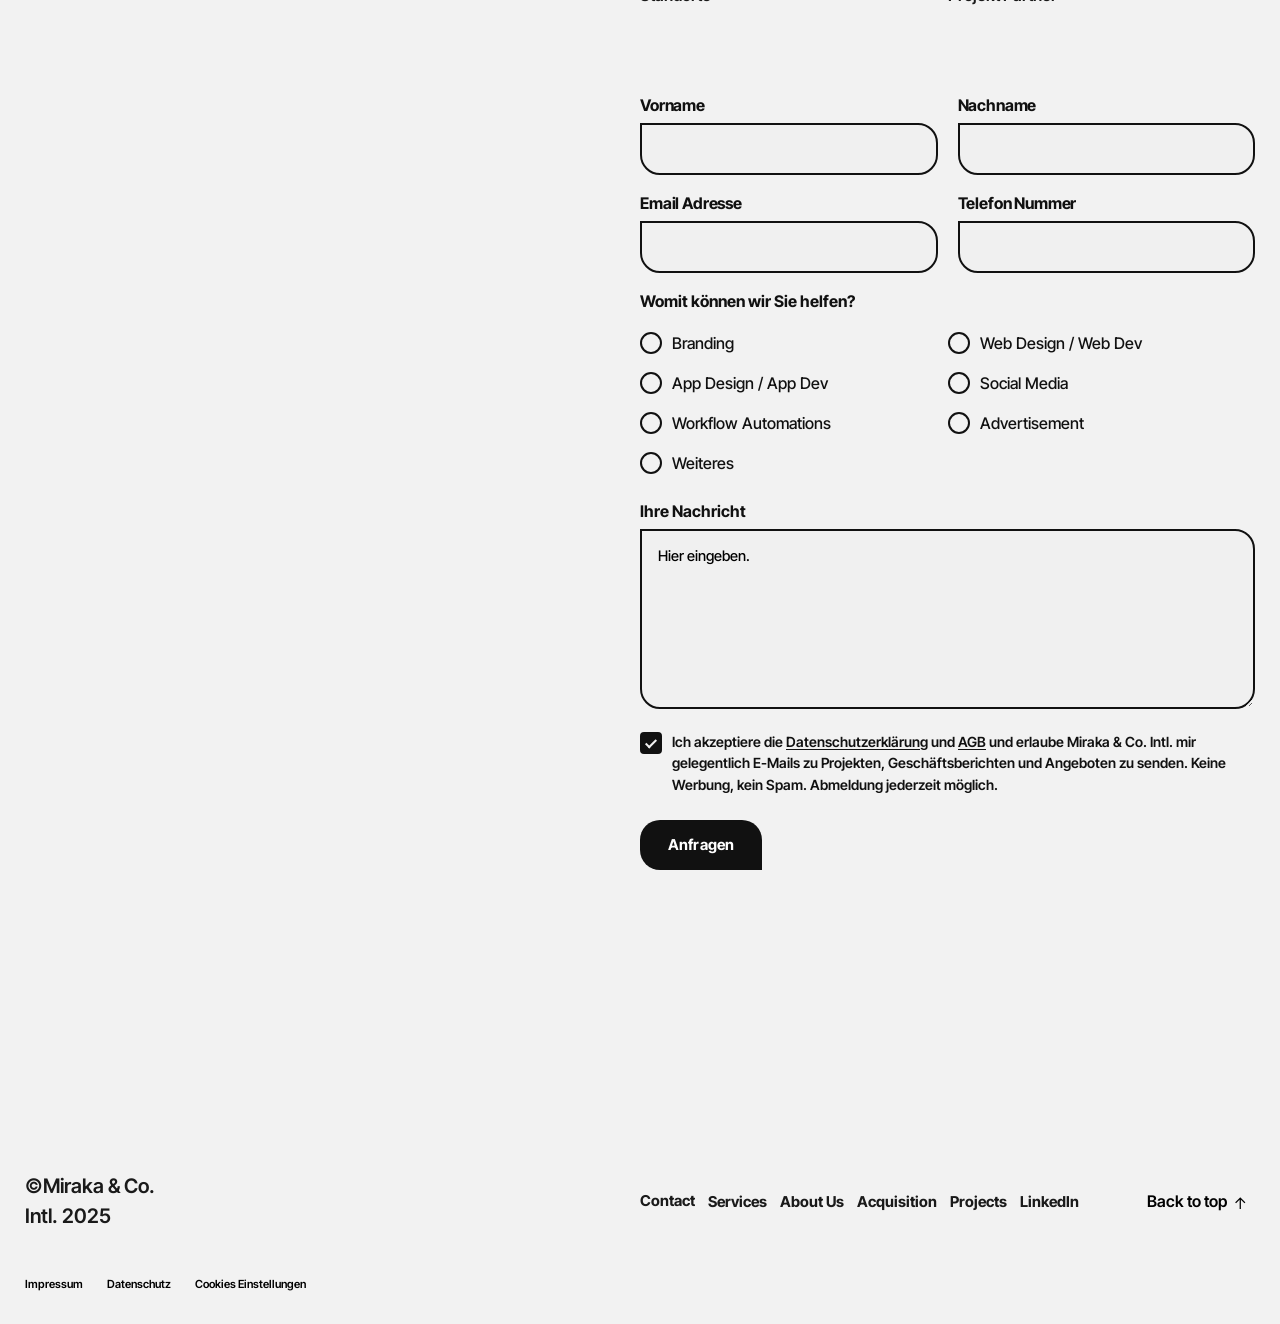
==== commit 17e2f405: "Call To Action card added." ====
--- a/about.html
+++ b/about.html
@@ -167,8 +167,8 @@
         <!-- HEADER AREA END -->
 
         <!-- INTRO AREA START -->
-        <section class="intro-wrpper">
-            <div class="intro-area">
+        <section class="intro-wrpper about-intro-wrpper">
+            <div class="intro-area about-area-wrpper">
                 <div class="about-intro">
                     <h1>About</h1>
                 </div>
@@ -231,6 +231,186 @@
             </div>
         </section>
         <!-- IMAGE AREA END -->
+
+        <!-- Direkt Area Start -->
+        <section>
+            <div class="direkt-area">
+                <div class="direkt-list">
+                    <ul>
+                        <li><span>Strategisch. Strukturiert. Direkt.</span></li>
+                    </ul>
+                </div>
+                <div>
+                    <h2 class="direkt-title">
+                        "Wir arbeiten mit Struktur, Ehrlichkeit und Anspruch.
+                        Nicht, um zu beeindrucken, sondern um pozesse zu
+                        erschaffen."
+                    </h2>
+
+                    <p class="direkt-author">Ermirand (Andy) Miraka</p>
+                    <p class="direkt-designation">
+                        Founder & Creative Director <br />
+                        Miraka & Co. Intl.
+                    </p>
+                </div>
+            </div>
+        </section>
+        <!-- Direkt Area End -->
+
+        <!-- Funktionieren Area Start -->
+        <section class="funktionieren-area">
+            <p class="sub-title">Klarer Prozess. Klare Resultate.</p>
+            <h2 class="funcktionieren-title">Prozesse die funktionieren.</h2>
+            <p class="funcktionieren-desc">
+                Wir verbinden Struktur mit Kreativität und entwickeln Marken,
+                die funktionieren. Unser Ansatz ist klar und nachvollziehbar.
+                Jeder Schritt ist dokumentiert, jede Entscheidung begründet,
+                effizient und auf langfristige Wirkung ausgerichtet.
+            </p>
+            <!-- analyse row -->
+            <div class="analyse-row">
+                <!-- Single Analyse Card -->
+                <div class="analyse-card">
+                    <h3>01</h3>
+                    <h6>Analyse</h6>
+                    <p>
+                        Wir beginnen mit einem klaren Verständnis für Ihr
+                        Unternehmen und Ihre Ziele. So entsteht die Grundlage
+                        für effiziente Entscheidungen.
+                    </p>
+                    <div class="arrow-one-svg">
+                        <img src="images/decoration-arrow-01.svg" alt="" />
+                    </div>
+                </div>
+                <!-- Single Analyse Card -->
+                <div class="analyse-card">
+                    <div class="arrow-two-svg">
+                        <img src="images/decoration-arrow-02.svg" alt="" />
+                    </div>
+                    <h3>02</h3>
+                    <h6>Strategie</h6>
+                    <p>
+                        Wir entwickeln eine Marken- und Kommunikationsstruktur,
+                        die Orientierung bietet, intern wie extern. Jede
+                        Massnahme folgt einem klaren Zweck.
+                    </p>
+                </div>
+                <!-- Single Analyse Card -->
+                <div class="analyse-card">
+                    <h3>03</h3>
+                    <h6>Integration</h6>
+                    <p>
+                        Design, Systeme und Prozesse werden zu einem
+                        funktionierenden Ganzen verbunden. Effizient, stabil und
+                        nachvollziehbar.
+                    </p>
+                    <div class="arrow-one-svg">
+                        <img src="images/decoration-arrow-01.svg" alt="" />
+                    </div>
+                </div>
+                <!-- Single Analyse Card -->
+                <div class="analyse-card">
+                    <h3>04</h3>
+                    <h6>Optimierung</h6>
+                    <p>
+                        Nach dem Launch begleiten wir Marken langfristig,
+                        überwachen Ergebnisse und justieren gezielt nach.
+                    </p>
+                </div>
+            </div>
+        </section>
+        <!-- Funktionieren Area End -->
+
+        <!-- ACCORDION AREA START -->
+        <section class="accordion-area">
+            <div class="accordion-wrpper">
+                <h2>
+                    Wir glauben an Brands, die <br />
+                    Verantwortung übernehmen.
+                </h2>
+                <div id="accordion" class="accordion-container">
+                    <div class="single-accordion-item">
+                        <h4 class="accordion-title">
+                            <span>Klarheit.</span>
+                            <i class="fa-solid fa-chevron-down"></i>
+                        </h4>
+                        <div class="accordion-content">
+                            <p>
+                                Wir kommunizieren direkt. Entscheidungen werden
+                                einfach und nachvollziehbar getroffen.
+                            </p>
+                        </div>
+                    </div>
+                    <div class="single-accordion-item">
+                        <h4 class="accordion-title">
+                            <span>Präzision.</span>
+                            <i class="fa-solid fa-chevron-down"></i>
+                        </h4>
+                        <div class="accordion-content">
+                            <p>
+                                Wir arbeiten strukturiert, dokumentiert und
+                                detailgenau, vom Konzept bis zur Umsetzung.
+                            </p>
+                        </div>
+                    </div>
+                    <div class="single-accordion-item">
+                        <h4 class="accordion-title">
+                            <span>Vertrauen.</span>
+                            <i class="fa-solid fa-chevron-down"></i>
+                        </h4>
+                        <div class="accordion-content">
+                            <p>
+                                Jede Zusammenarbeit basiert auf Diskretion und
+                                gegenseitigem Respekt. <br />
+                                Wir begleiten Marken oft über Jahre hinweg, mit
+                                Beständigkeit statt Versprechen.
+                            </p>
+                        </div>
+                    </div>
+                    <div class="single-accordion-item">
+                        <h4 class="accordion-title">
+                            <span>Verantwortung.</span>
+                            <i class="fa-solid fa-chevron-down"></i>
+                        </h4>
+                        <div class="accordion-content">
+                            <p>
+                                Wir übernehmen Verantwortung für Wirkung, Budget
+                                und Zeit. <br />
+                                Wir behandeln jedes Projekt, als wäre es unser
+                                eigenes.
+                            </p>
+                        </div>
+                    </div>
+                </div>
+            </div>
+        </section>
+        <!-- ACCORDION AREA END -->
+
+        <!-- CTA AREA START -->
+        <section class="cta-parant">
+            <div class="cta-card">
+                <h4>
+                    <strong>
+                        BUCHE EIN
+                        <br />
+                        KOSTENLOSES
+                        <br />
+                        CONSULTING CALL
+                    </strong>
+                </h4>
+                <p>
+                    Vereinbaren Sie jetzt Ihren kostenlosen 20 minütigen
+                    Beratungstermin. Wir analysieren Ihre Marke, klären offene
+                    Fragen und zeigen Ihnen konkrete nächste Schritte für Ihren
+                    digitalen Auftritt.
+                </p>
+                <div class="cta-buttons">
+                    <a href="">Contact</a>
+                    <a href="">Buchen</a>
+                </div>
+            </div>
+        </section>
+        <!-- CTA AREA END -->
 
         <!-- STATE COUNT AREA START -->
         <section class="counter-area">
--- a/style.css
+++ b/style.css
@@ -1019,7 +1019,7 @@
     grid-template-columns: 1fr 1fr;
     gap: 20px;
     padding-top: 47px;
-    padding-bottom: 62px;
+    padding-bottom: 110px;
 }
 
 .single-image-box img {
@@ -1059,3 +1059,247 @@
 .counter-area .form-wrapper {
     padding-bottom: 61px;
 }
+
+/* Direkt Area Css */
+.direkt-area {
+    display: grid;
+    grid-template-columns: 1fr 1fr;
+    padding-bottom: 300px;
+}
+.direkt-list ul li {
+    margin-left: 30px;
+    position: relative;
+}
+.direkt-list ul li::before {
+    content: "";
+    display: block;
+    clear: both;
+    width: 10px;
+    height: 10px;
+    background: #000;
+    border-radius: 50%;
+    position: absolute;
+    top: 50%;
+    left: -20px;
+    transform: translateY(-50%);
+}
+.direkt-list ul li span {
+    font-size: 48px;
+    font-weight: 700;
+}
+.direkt-title {
+    font-size: 24px;
+    font-weight: 600;
+    margin-bottom: 36px;
+    line-height: 100%;
+    margin-top: 15px;
+}
+
+.direkt-author {
+    color: #000;
+    font-weight: 600;
+}
+
+.direkt-designation {
+    font-size: 12.8px;
+    color: #000;
+}
+.sub-title {
+    font-size: 20px;
+    font-weight: 600;
+    color: #000;
+    text-align: center;
+}
+
+.funcktionieren-title {
+    color: #000;
+    font-size: 56px;
+    font-weight: 600;
+    text-align: center;
+    margin-bottom: 25px;
+}
+
+.funcktionieren-desc {
+    max-width: 768px;
+    margin: auto;
+    color: #000;
+    font-size: 20px;
+    font-weight: 600;
+    text-align: center;
+}
+
+.analyse-row {
+    display: grid;
+    grid-template-columns: repeat(4, 1fr);
+    gap: 70px;
+    padding-left: 5%;
+    padding-right: 5%;
+    padding-top: 196px;
+    padding-bottom: 100px;
+}
+
+.analyse-card h3 {
+    font-size: 26px;
+    font-weight: 700;
+    margin-bottom: 10px;
+}
+
+.analyse-card h6 {
+    color: #010b15;
+    font-size: 32px;
+    font-weight: 700;
+}
+
+.analyse-card p {
+    font-size: 20px;
+    font-weight: 600;
+}
+
+.analyse-card {
+    position: relative;
+}
+
+.arrow-one-svg,
+.arrow-two-svg {
+    position: absolute;
+}
+
+.arrow-one-svg img,
+.arrow-two-svg img {
+    max-width: 100%;
+}
+
+.analyse-card:nth-child(2),
+.analyse-card:nth-child(4) {
+    padding-top: 100px;
+}
+
+.arrow-one-svg {
+    bottom: -10px;
+}
+
+.arrow-two-svg {
+    top: -40px;
+}
+
+.analyse-card:nth-child(3) .arrow-one-svg {
+    left: 100px;
+}
+
+/* ACCORDION Area Css */
+.accordion-container .accordion-title {
+    position: relative;
+    margin: 0;
+    font-size: 24px;
+    font-weight: 600 !important;
+    color: #000;
+    cursor: pointer;
+    display: flex;
+    align-items: center;
+    justify-content: space-between;
+}
+
+.accordion-container .accordion-title.open {
+    padding-bottom: 20px;
+}
+
+.accordion-container .accordion-title.open::before {
+    transform: rotate(180deg);
+}
+
+.accordion-container .accordion-title.open::after {
+    opacity: 0;
+}
+
+.single-accordion-item {
+    border-top: 1px solid #000000;
+    padding-top: 20px;
+    padding-bottom: 20px;
+}
+
+.single-accordion-item:last-child {
+    border-bottom: 1px solid #000000;
+}
+
+/* CSS for Demo */
+.accordion-container {
+    max-width: 786px;
+    margin: 0 auto;
+}
+
+.accordion-wrpper h2 {
+    color: #000;
+    font-size: 48px;
+    font-weight: 700;
+    text-align: center;
+    margin-bottom: 100px;
+}
+
+.accordion-area {
+    padding-top: 55px;
+}
+
+.accordion-title i {
+    font-size: 16px;
+}
+
+.accordion-container .accordion-title.open i {
+    transition: all 300ms ease-in-out;
+}
+
+.accordion-container .accordion-title.open i {
+    transform: rotateZ(-180deg);
+}
+
+.accordion-content p {
+    font-size: 20px;
+    font-weight: 500;
+}
+
+/* CTA AREA CSS */
+.cta-parant {
+    padding-top: 80px;
+    padding-bottom: 195px;
+}
+
+.cta-card {
+    padding: 40px;
+    border-radius: 50px;
+    background: #000;
+    border: 0 solid #000;
+    text-align: center;
+    max-width: 560px;
+    margin: auto;
+}
+
+.cta-card h4 {
+    font-family: "Montserrat", sans-serif;
+    color: #f2f2f2;
+    font-size: 40px;
+    font-weight: 800;
+    line-height: 100%;
+}
+
+.cta-card p {
+    color: #f2f2f2;
+    padding: 0 60px;
+    margin-top: 27px;
+    margin-bottom: 35px;
+}
+
+.cta-buttons {
+    display: flex;
+    align-items: center;
+    justify-content: center;
+    gap: 20px;
+}
+
+.cta-buttons a {
+    background: #f2f2f2;
+    text-align: center;
+    border-radius: 10px;
+    padding: 0.75rem 2rem;
+    font-size: 1.2rem;
+    color: #000;
+    font-weight: 600;
+}
--- a/css/responsive.css
+++ b/css/responsive.css
@@ -7,6 +7,13 @@
     }
 }
 
+@media screen and (min-width: 1400px) and (max-width: 1600px) {
+    .analyse-card:nth-child(3) .arrow-one-svg {
+        left: 23px;
+        bottom: 50px;
+    }
+}
+
 @media screen and (min-width: 1200px) and (max-width: 1399px) {
     .intro-area-text p br {
         display: none;
@@ -23,6 +30,24 @@
 
     .counter-area {
         padding-bottom: 240px;
+    }
+
+    .image-area {
+        padding-bottom: 50px;
+    }
+    .direkt-list ul li span {
+        font-size: 16px;
+    }
+    .direkt-list ul li::before {
+        width: 5px;
+        height: 5px;
+    }
+    .analyse-card:nth-child(3) .arrow-one-svg {
+        left: 0;
+        bottom: 25px;
+    }
+    .analyse-card h3 {
+        color: #ee1f25;
     }
 }
 
@@ -88,6 +113,44 @@
     .image-area {
         padding-bottom: 0px;
     }
+
+    .image-area {
+        padding-bottom: 50px;
+    }
+    .direkt-list ul li span {
+        font-size: 16px;
+    }
+    .direkt-list ul li::before {
+        width: 5px;
+        height: 5px;
+    }
+    .analyse-card:nth-child(3) .arrow-one-svg {
+        left: 0;
+        bottom: -30px;
+    }
+    .analyse-card h3 {
+        color: #ee1f25;
+    }
+    .analyse-card h6 {
+        font-size: 24px;
+    }
+    .analyse-card p {
+        font-size: 16px;
+    }
+    .analyse-card:nth-child(2),
+    .analyse-card:nth-child(4) {
+        padding-top: 60px;
+    }
+    .arrow-one-svg {
+        bottom: -40px;
+    }
+    .analyse-row {
+        gap: 40px;
+        padding-left: 0%;
+        padding-right: 0%;
+        padding-top: 120px;
+        padding-bottom: 175px;
+    }
 }
 
 /*=========================
@@ -189,6 +252,33 @@
     .image-area {
         padding-top: 30px;
         padding-bottom: 0px;
+    }
+
+    .analyse-row {
+        grid-template-columns: 1fr;
+        gap: 40px;
+        padding-bottom: 220px;
+    }
+    .analyse-card {
+        max-width: 400px;
+        margin: auto;
+        text-align: center;
+    }
+    .arrow-one-svg,
+    .arrow-two-svg {
+        display: none;
+    }
+    .analyse-card:nth-child(2),
+    .analyse-card:nth-child(4) {
+        padding-top: 0;
+    }
+    .analyse-card h3 {
+        color: #ee1f25;
+    }
+    .direkt-area {
+        grid-template-columns: 0.8fr 1.2fr;
+        padding-top: 64px;
+        gap: 30px;
     }
 }
 
@@ -391,7 +481,119 @@
     }
 
     .image-area {
-        padding-top: 65px;
+        padding-top: 61px;
         padding-bottom: 10px;
-    }
-}
+        grid-template-columns: 1fr;
+    }
+
+    .direkt-area {
+        grid-template-columns: 1fr;
+        row-gap: 30px;
+    }
+    .direkt-author {
+        font-size: 20px;
+    }
+    .direkt-designation {
+        font-size: 16px;
+    }
+    .direkt-area {
+        padding-bottom: 192px;
+    }
+    .funktionieren-area {
+        padding-left: 0;
+        padding-right: 0;
+    }
+    .sub-title {
+        text-align: left;
+    }
+    .direkt-title {
+        color: #f37021;
+    }
+    .funcktionieren-title {
+        color: #f37021;
+        font-size: 38px;
+        text-align: left;
+    }
+    .direkt-list ul li span {
+        font-size: 16px;
+    }
+    .direkt-list ul li::before {
+        width: 7px;
+        height: 7px;
+    }
+    .funcktionieren-desc {
+        text-align: left;
+    }
+
+    .analyse-row {
+        grid-template-columns: 1fr;
+        gap: 40px;
+        padding-bottom: 155px;
+        padding-left: 0;
+        padding-right: 0;
+        padding-top: 80px;
+    }
+    .analyse-card {
+        max-width: 400px;
+        margin: auto;
+        text-align: center;
+    }
+    .arrow-one-svg,
+    .arrow-two-svg {
+        display: none;
+    }
+    .analyse-card:nth-child(2),
+    .analyse-card:nth-child(4) {
+        padding-top: 0;
+    }
+    .analyse-card h3 {
+        color: #ee1f25;
+        text-align: right;
+    }
+    .analyse-card h6,
+    .analyse-card p {
+        text-align: left;
+    }
+    .about-intro h1 {
+        text-align: left;
+        font-size: 68px;
+    }
+    .intro-area.about-area-wrpper {
+        padding-bottom: 20px;
+    }
+
+    .accordion-wrpper h2 {
+        color: #f37021;
+        text-align: left;
+        margin-bottom: 60px;
+    }
+}
+
+@media screen and (max-width: 480px) {
+    .cta-card {
+        padding: 30px;
+        border-radius: 20px;
+        border: 10px solid #f37021;
+    }
+    .cta-card h4 {
+        font-size: 26px;
+        line-height: normal;
+    }
+    .cta-card p {
+        padding: 0 10px;
+    }
+    .cta-buttons {
+        flex-direction: column;
+    }
+    .cta-buttons a:first-child {
+        border: 5px solid #f37021;
+        color: #f37021;
+    }
+    .cta-buttons a:last-child {
+        background: #f37021;
+        color: #fff;
+    }
+    .cta-buttons a {
+        width: 100%;
+    }
+}
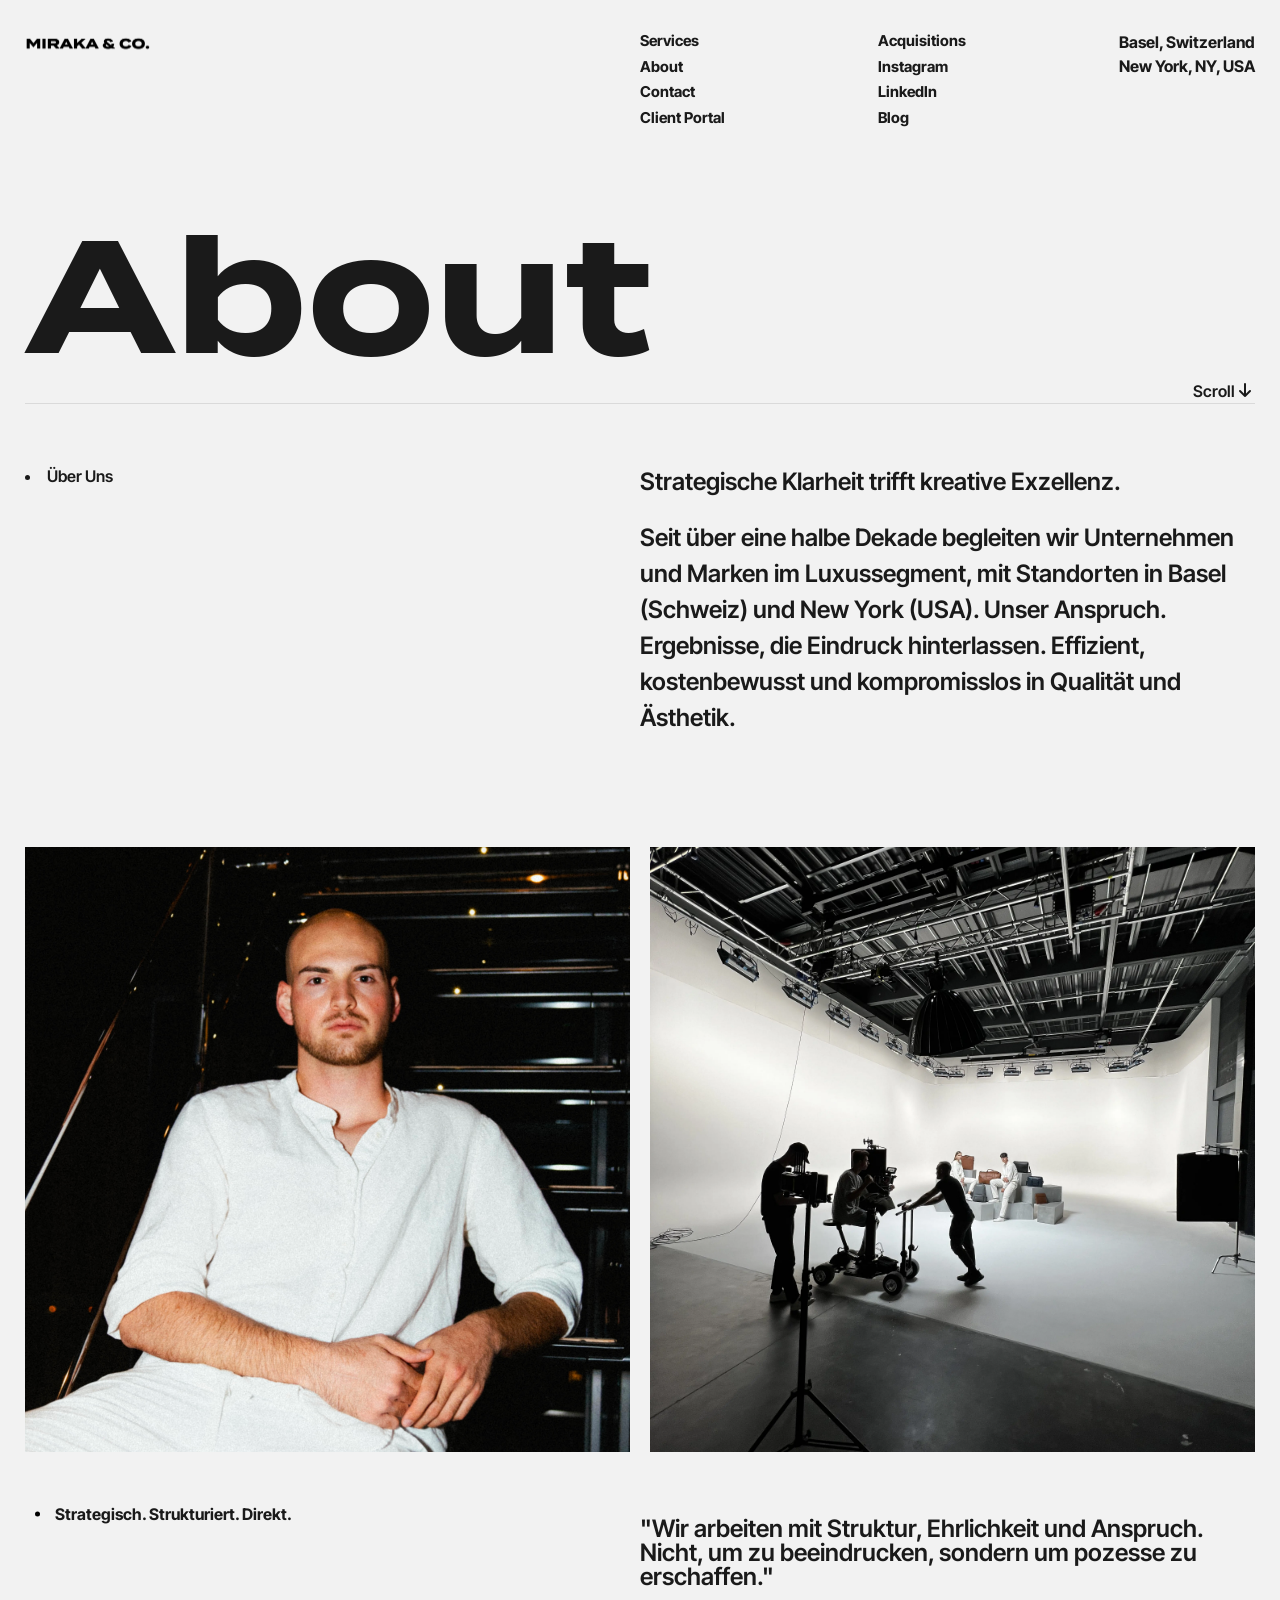
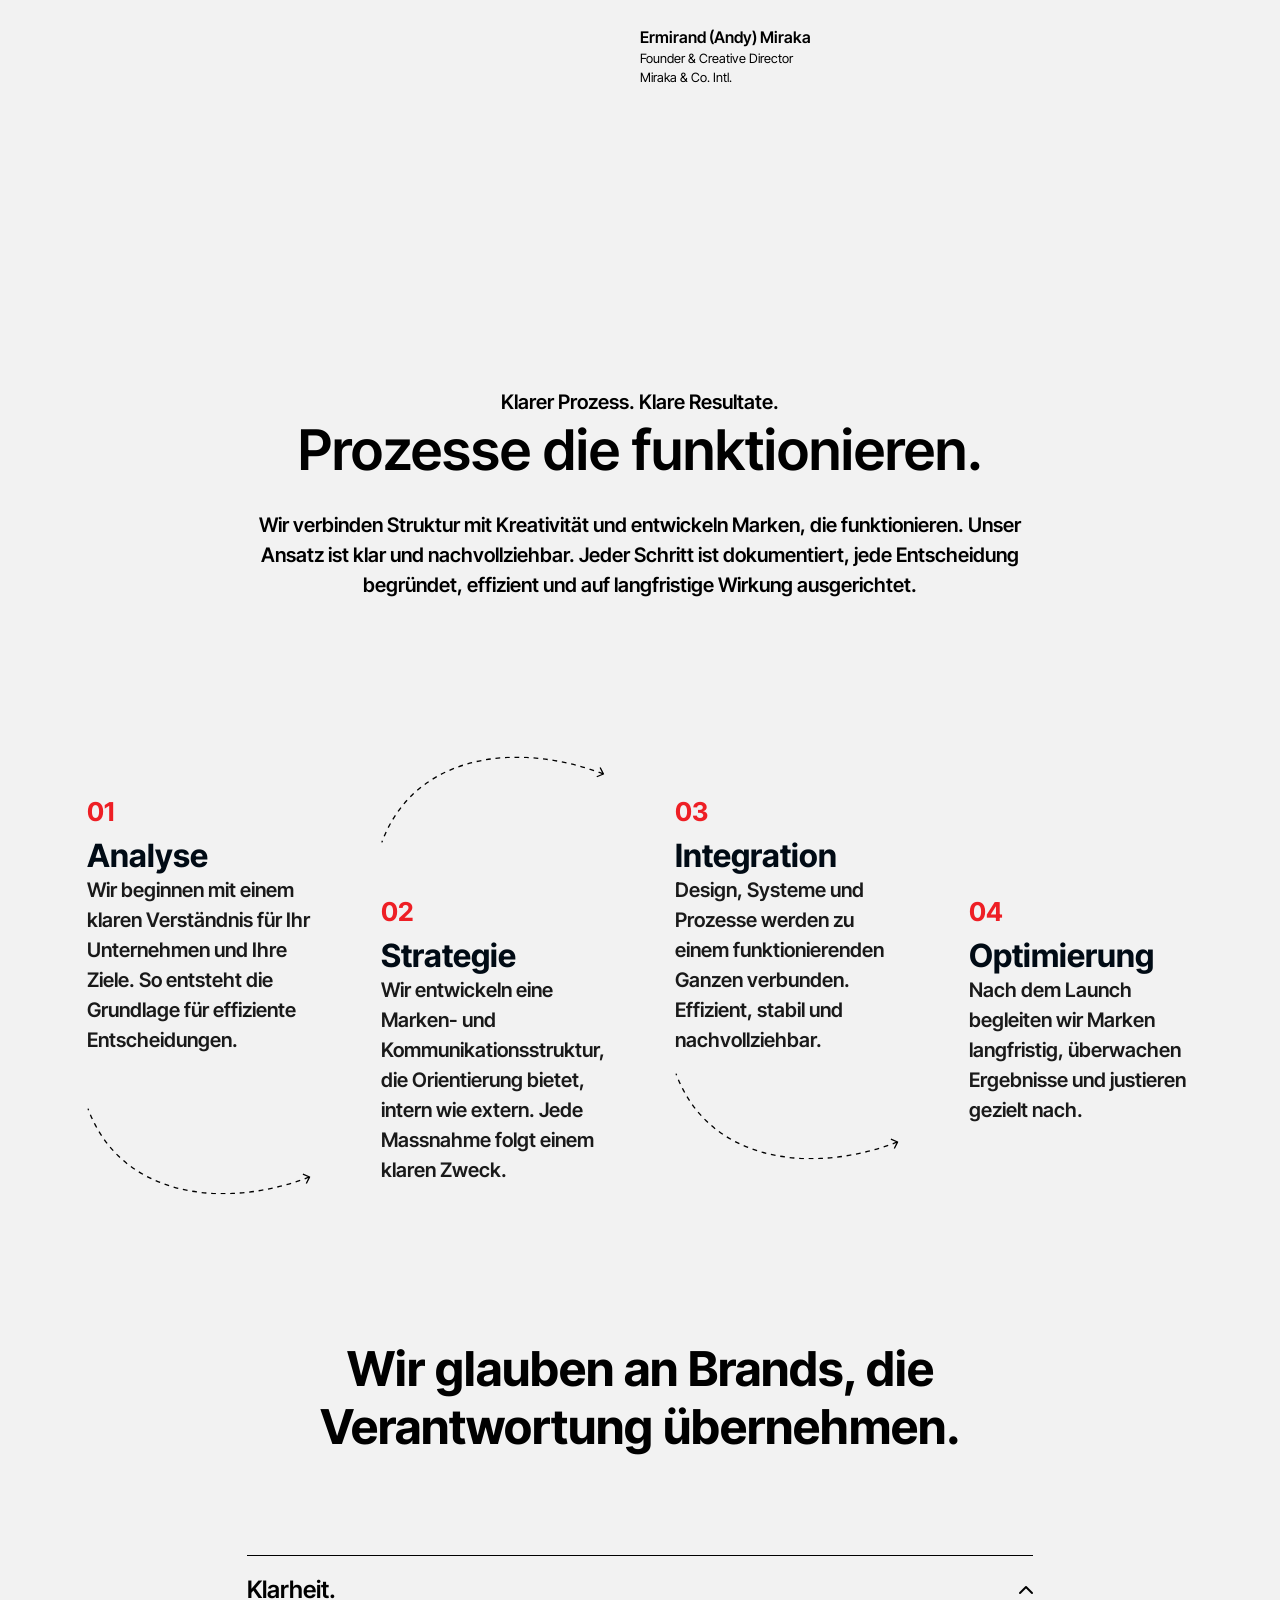
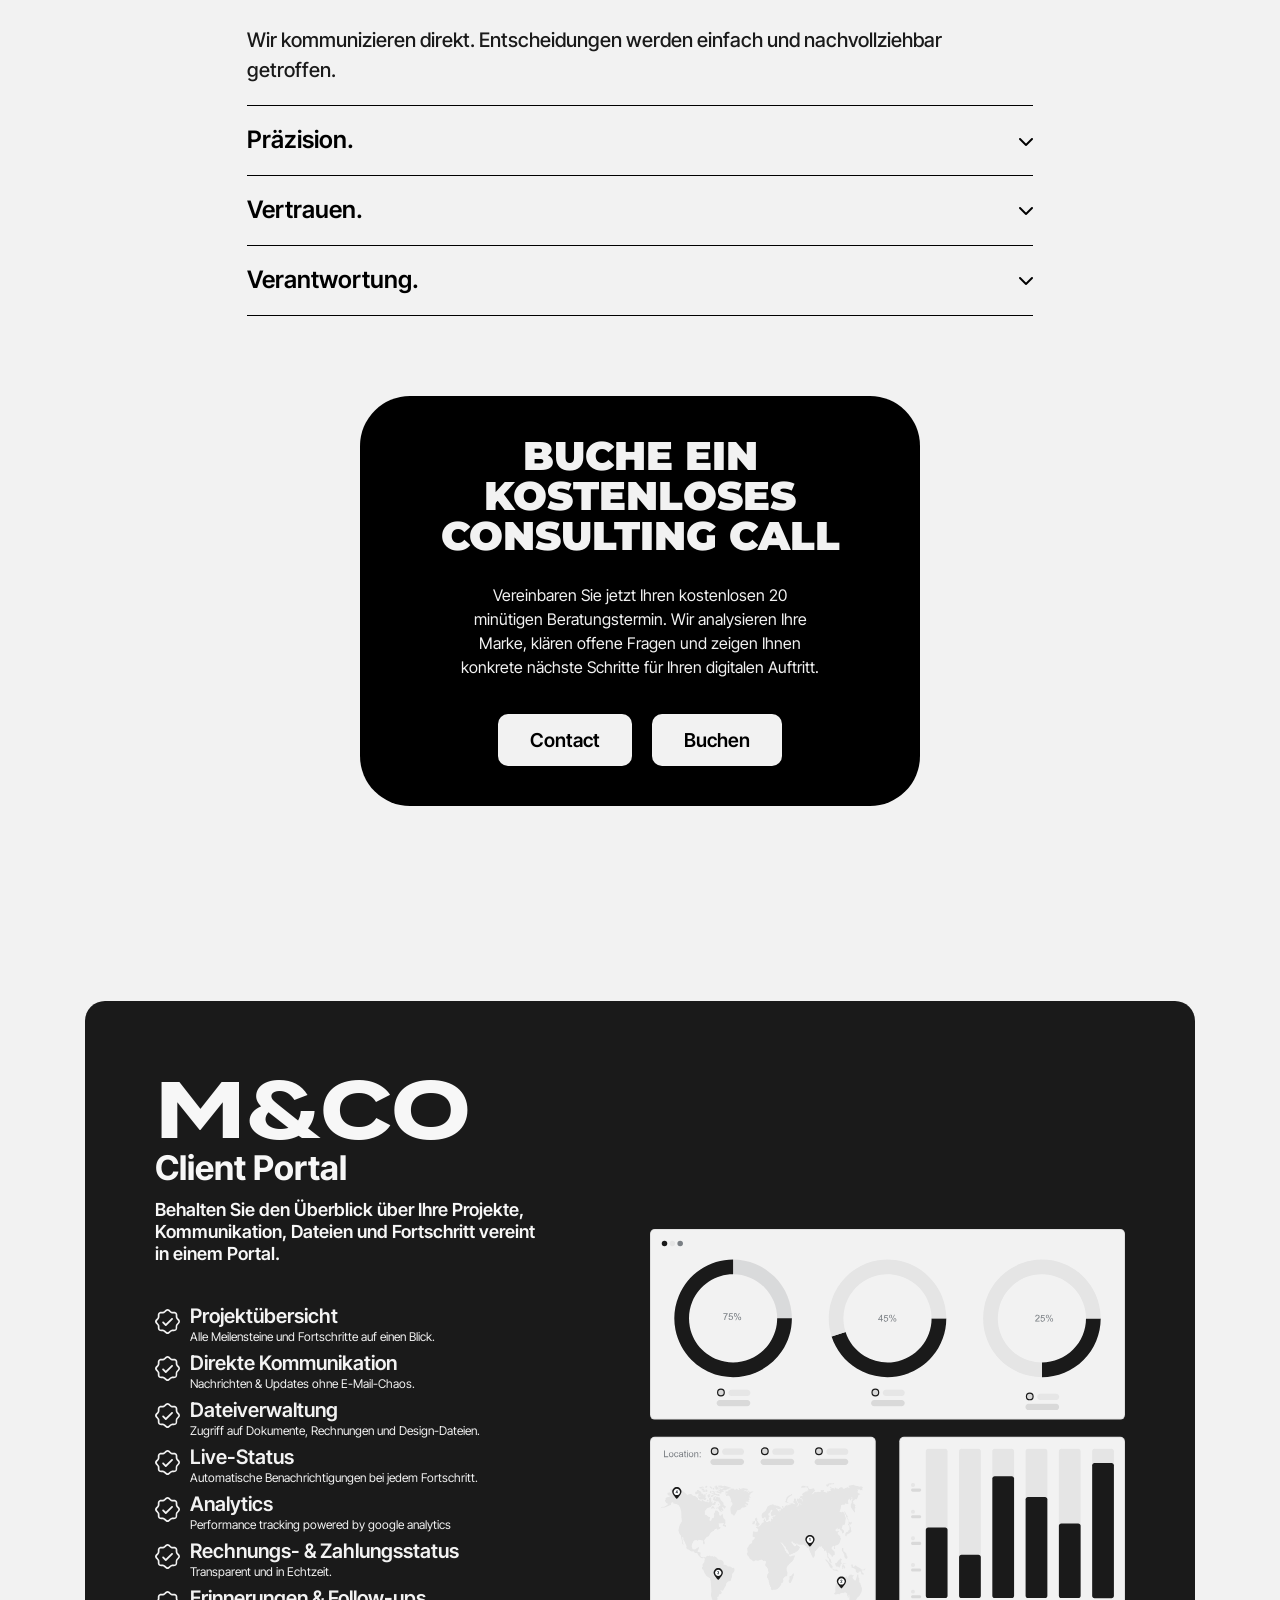
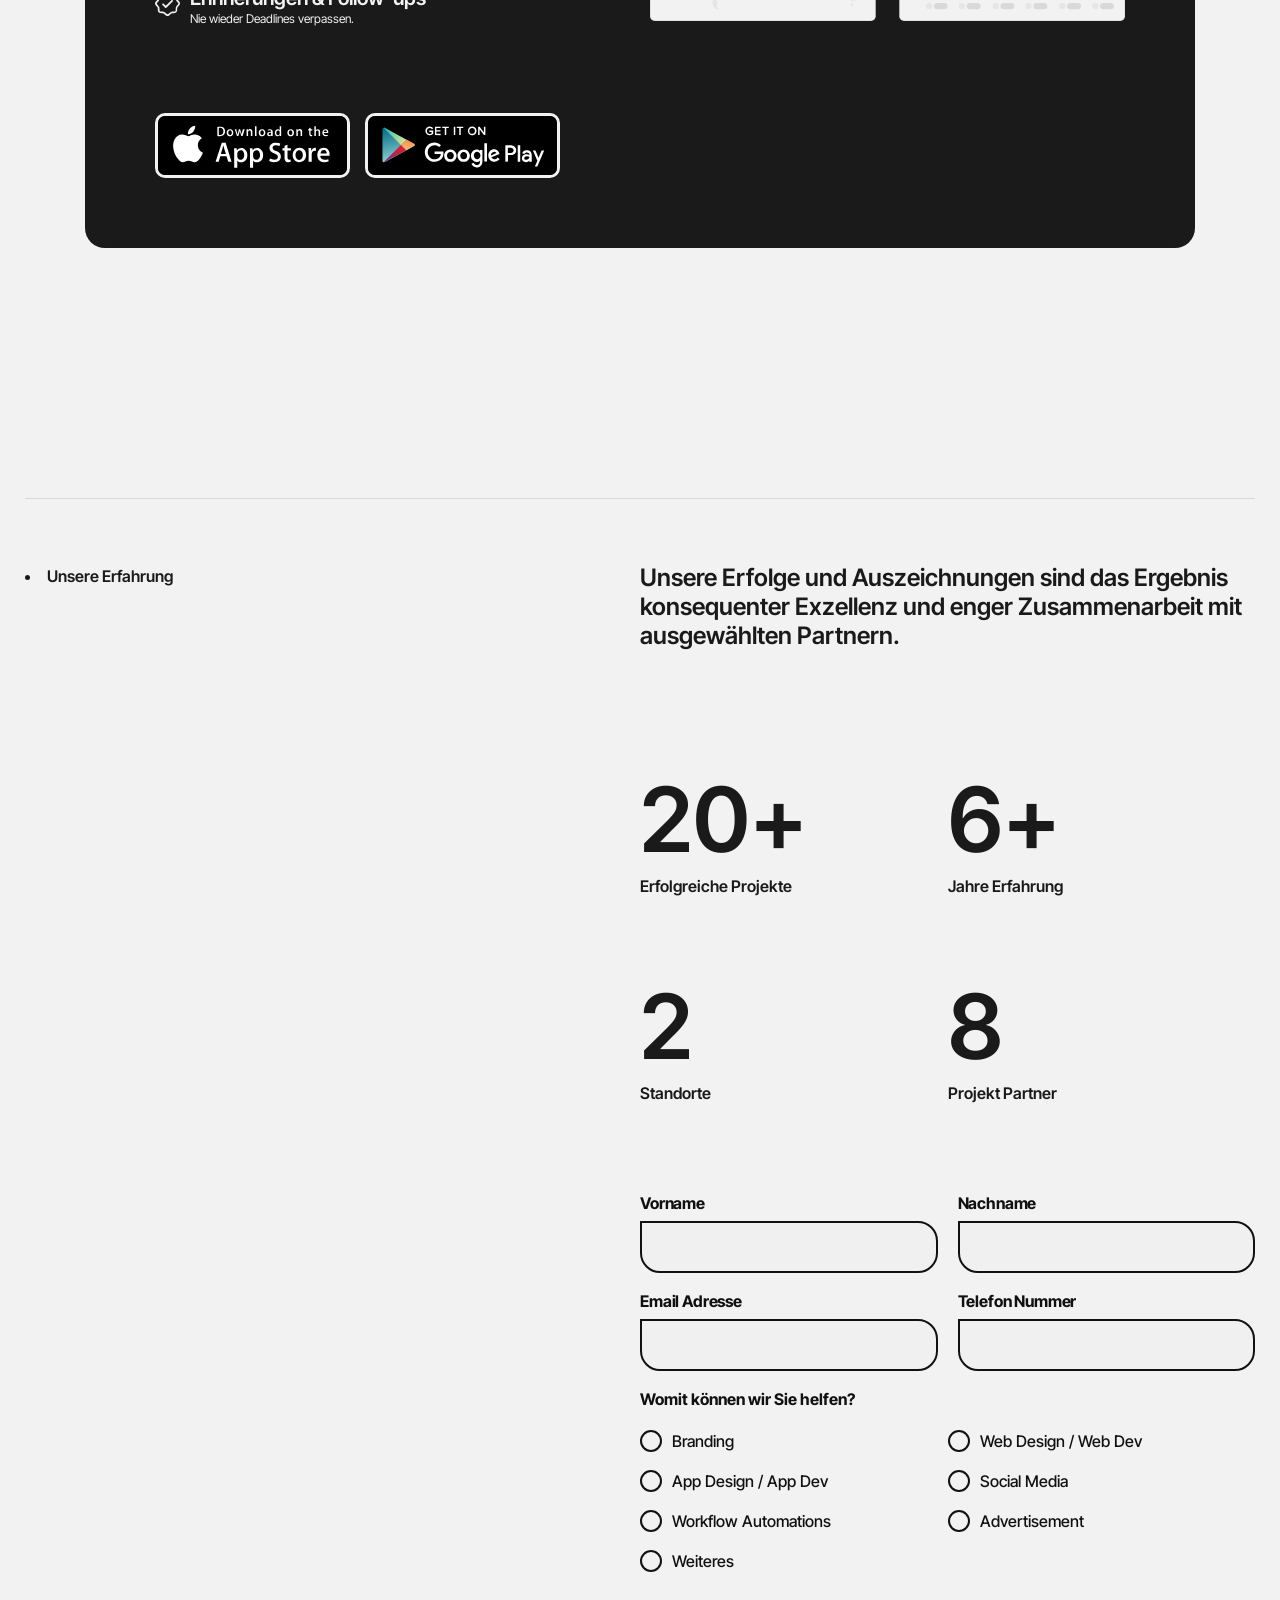
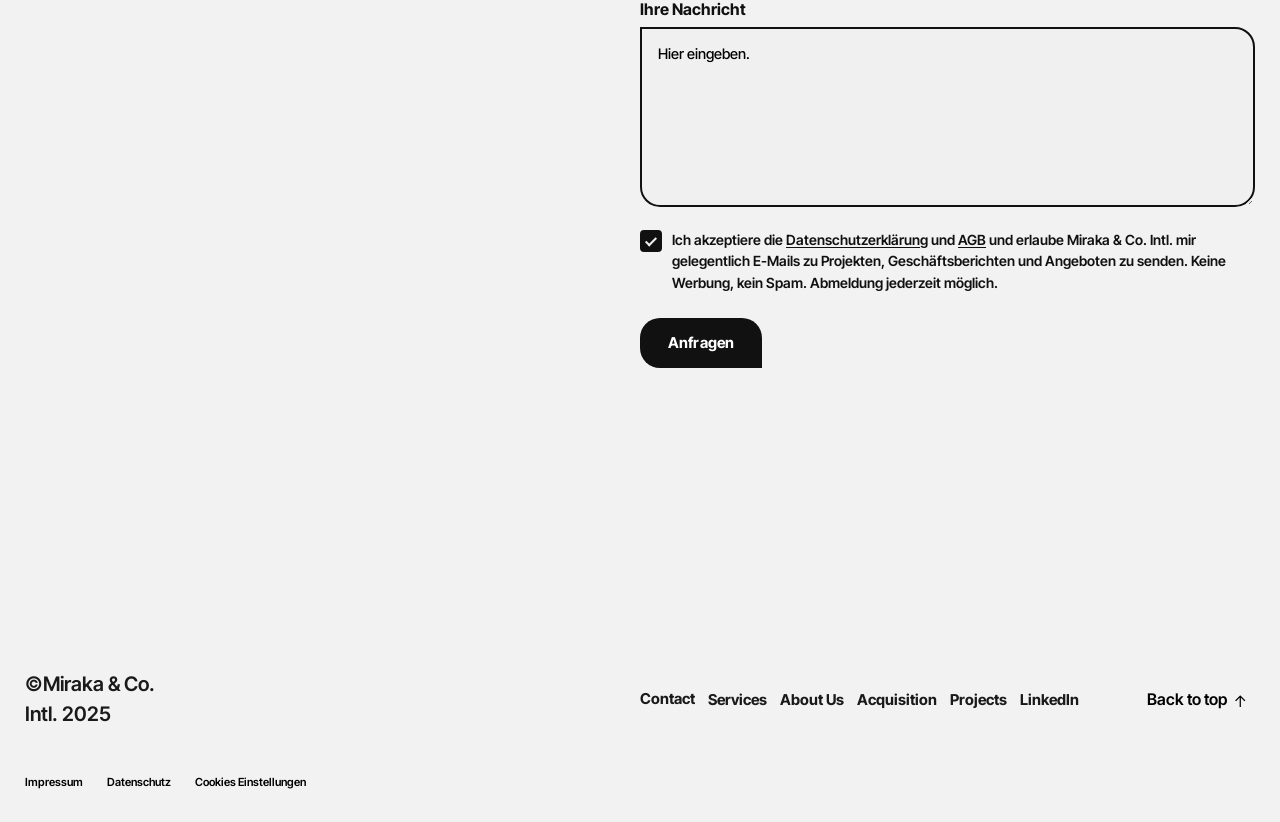
==== commit 96c676c6: "Complete about page." ====
--- a/about.html
+++ b/about.html
@@ -412,6 +412,101 @@
         </section>
         <!-- CTA AREA END -->
 
+        <!-- CLIENT PORTAL AREA START -->
+        <section class="client-portal-area">
+            <div class="container">
+                <div class="client-portal-wrpper">
+                    <div>
+                        <h2>M&CO</h2>
+                        <h3>Client Portal</h3>
+                        <h4>
+                            Behalten Sie den Überblick über Ihre Projekte,
+                            Kommunikation, Dateien und Fortschritt vereint in
+                            einem Portal.
+                        </h4>
+                        <ul class="client-portal-features">
+                            <li>
+                                <img src="images/seal-check.svg" alt="" />
+                                <div>
+                                    <h6>Projektübersicht</h6>
+                                    <p>
+                                        Alle Meilensteine und Fortschritte auf
+                                        einen Blick.
+                                    </p>
+                                </div>
+                            </li>
+                            <li>
+                                <img src="images/seal-check.svg" alt="" />
+                                <div>
+                                    <h6>Direkte Kommunikation</h6>
+                                    <p>
+                                        Nachrichten & Updates ohne E-Mail-Chaos.
+                                    </p>
+                                </div>
+                            </li>
+                            <li>
+                                <img src="images/seal-check.svg" alt="" />
+                                <div>
+                                    <h6>Dateiverwaltung</h6>
+                                    <p>
+                                        Zugriff auf Dokumente, Rechnungen und
+                                        Design-Dateien.
+                                    </p>
+                                </div>
+                            </li>
+                            <li>
+                                <img src="images/seal-check.svg" alt="" />
+                                <div>
+                                    <h6>Live-Status</h6>
+                                    <p>
+                                        Automatische Benachrichtigungen bei
+                                        jedem Fortschritt.
+                                    </p>
+                                </div>
+                            </li>
+                            <li>
+                                <img src="images/seal-check.svg" alt="" />
+                                <div>
+                                    <h6>Analytics</h6>
+                                    <p>
+                                        Performance tracking powered by google
+                                        analytics
+                                    </p>
+                                </div>
+                            </li>
+                            <li>
+                                <img src="images/seal-check.svg" alt="" />
+                                <div>
+                                    <h6>Rechnungs- & Zahlungsstatus</h6>
+                                    <p>Transparent und in Echtzeit.</p>
+                                </div>
+                            </li>
+                            <li>
+                                <img src="images/seal-check.svg" alt="" />
+                                <div>
+                                    <h6>Erinnerungen & Follow-ups</h6>
+                                    <p>Nie wieder Deadlines verpassen.</p>
+                                </div>
+                            </li>
+                        </ul>
+
+                        <div class="download-buttons">
+                            <img src="./images/app-store.svg" alt="App Store" />
+
+                            <img
+                                src="images/google-play.svg"
+                                alt="Google Play"
+                            />
+                        </div>
+                    </div>
+                    <div class="d-none d-lg-block">
+                        <img src="images/element-01.svg" alt="" />
+                    </div>
+                </div>
+            </div>
+        </section>
+        <!-- CLIENT PORTAL AREA END -->
+
         <!-- STATE COUNT AREA START -->
         <section class="counter-area">
             <div class="row gx-0">
--- a/style.css
+++ b/style.css
@@ -1303,3 +1303,100 @@
     color: #000;
     font-weight: 600;
 }
+
+/* CLIENT PORTAL AREA CSS */
+.client-portal-area {
+}
+
+.client-portal-wrpper {
+    grid-column-gap: 20px;
+    grid-row-gap: 16px;
+    background-color: #1a1a1a;
+    border-radius: 20px;
+    flex-direction: row;
+    grid-template-rows: auto;
+    grid-template-columns: 0.5fr 0.5fr;
+    grid-auto-columns: 1fr;
+    justify-content: space-between;
+    align-items: center;
+    max-width: 100%;
+    padding: 70px;
+    display: grid;
+    position: relative;
+    overflow: hidden;
+}
+
+.client-portal-wrpper h2 {
+    color: #f7f7f7;
+    font-size: 112px;
+    font-weight: 600;
+    line-height: 100%;
+    font-family: "Termina", sans-serif;
+}
+
+.client-portal-wrpper h3 {
+    color: #f7f7f7;
+    font-size: 40px;
+    font-weight: 700;
+    line-height: 100%;
+}
+
+.client-portal-wrpper h4 {
+    color: #f7f7f7;
+    font-size: 24px;
+    font-weight: 600;
+    margin-top: 14px;
+    margin-bottom: 40px;
+}
+
+.client-portal-features {
+    display: flex;
+    flex-direction: column;
+    row-gap: 5px;
+}
+
+.client-portal-features li {
+    display: flex;
+    align-items: start;
+    gap: 10px;
+}
+
+.client-portal-features li img {
+    width: 25px;
+    margin-top: 5px;
+}
+
+.client-portal-features li h6 {
+    color: #f2f2f2;
+    font-size: 20px;
+    font-weight: 600;
+}
+
+.client-portal-features li p {
+    color: #f2f2f2;
+    font-size: 17px;
+}
+
+.download-buttons {
+    display: flex;
+    align-items: center;
+    gap: 15px;
+    margin-top: 85px;
+}
+
+.download-buttons a {
+    display: inline-block;
+}
+
+.download-buttons img {
+    width: 100%;
+    max-width: 230px;
+    cursor: pointer;
+    border: 3px solid #f2f2f2;
+    border-radius: 10px;
+}
+
+.client-portal-area {
+    padding-bottom: 250px;
+    border-bottom: 1px solid #dadada;
+}
--- a/css/responsive.css
+++ b/css/responsive.css
@@ -49,6 +49,23 @@
     .analyse-card h3 {
         color: #ee1f25;
     }
+
+    .client-portal-wrpper h2 {
+        font-size: 80px;
+    }
+    .client-portal-wrpper h3 {
+        font-size: 34px;
+    }
+    .client-portal-wrpper h4 {
+        font-size: 18px;
+        padding-right: 80px;
+    }
+    .client-portal-features li p {
+        font-size: 12px;
+    }
+    .download-buttons img {
+        max-width: 195px;
+    }
 }
 
 /*========================
@@ -151,6 +168,23 @@
         padding-top: 120px;
         padding-bottom: 175px;
     }
+
+    .client-portal-wrpper h2 {
+        font-size: 80px;
+    }
+    .client-portal-wrpper h3 {
+        font-size: 34px;
+    }
+    .client-portal-wrpper h4 {
+        font-size: 18px;
+        padding-right: 80px;
+    }
+    .client-portal-features li p {
+        font-size: 12px;
+    }
+    .download-buttons img {
+        max-width: 195px;
+    }
 }
 
 /*=========================
@@ -279,6 +313,16 @@
         grid-template-columns: 0.8fr 1.2fr;
         padding-top: 64px;
         gap: 30px;
+    }
+
+    .client-portal-wrpper {
+        padding-top: 35px;
+    }
+    .client-portal-wrpper h4 {
+        font-size: 17px;
+    }
+    .client-portal-wrpper h2 {
+        font-size: 96px;
     }
 }
 
@@ -567,6 +611,30 @@
         text-align: left;
         margin-bottom: 60px;
     }
+
+    .client-portal-wrpper {
+        padding: 20px 20px 0;
+    }
+    .client-portal-wrpper h2 {
+        font-size: 80px;
+    }
+    .client-portal-wrpper h3 {
+        font-size: 27px;
+        text-align: center;
+    }
+    .client-portal-wrpper h4 {
+        font-size: 16px;
+        margin-top: 20px;
+        text-align: center;
+    }
+    .download-buttons {
+        margin-top: 55px;
+        margin-bottom: 45px;
+    }
+    .client-portal-area {
+        padding-bottom: 162px;
+        border-bottom: 1px solid #dadada;
+    }
 }
 
 @media screen and (max-width: 480px) {
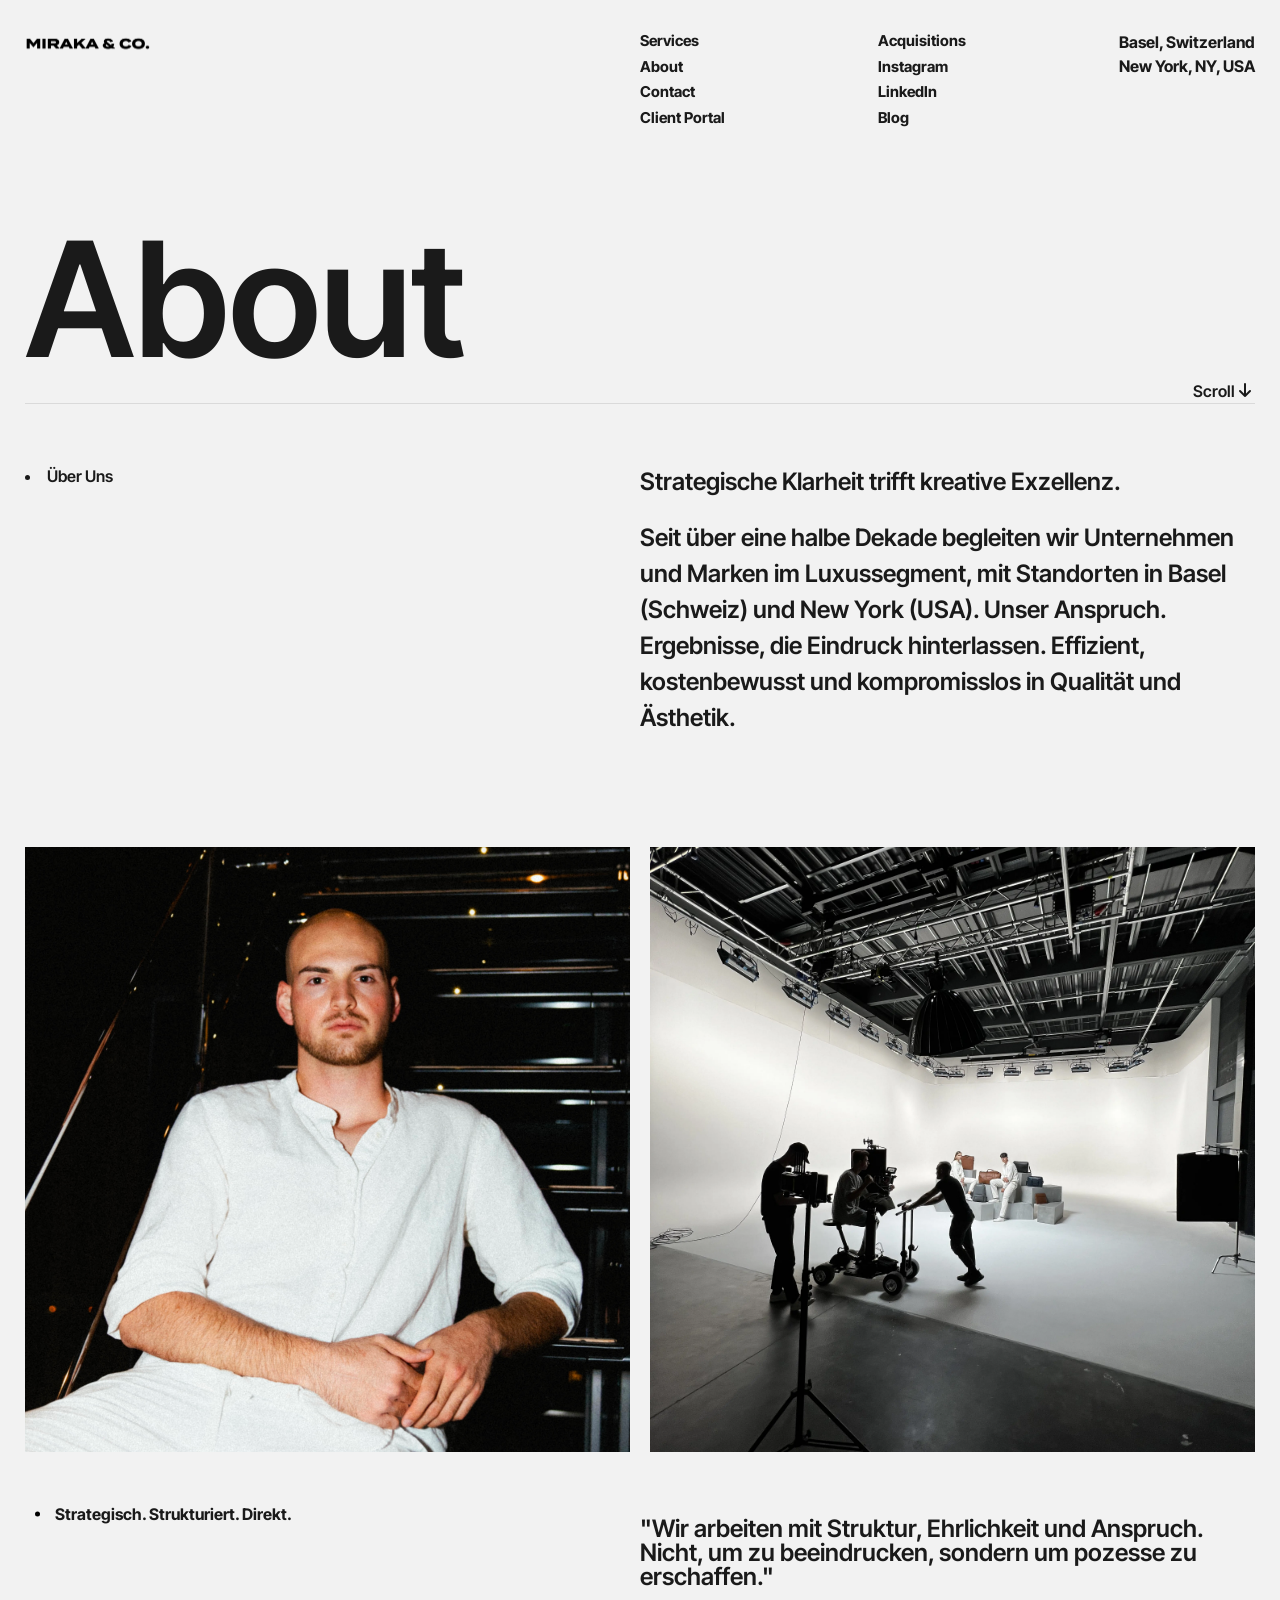
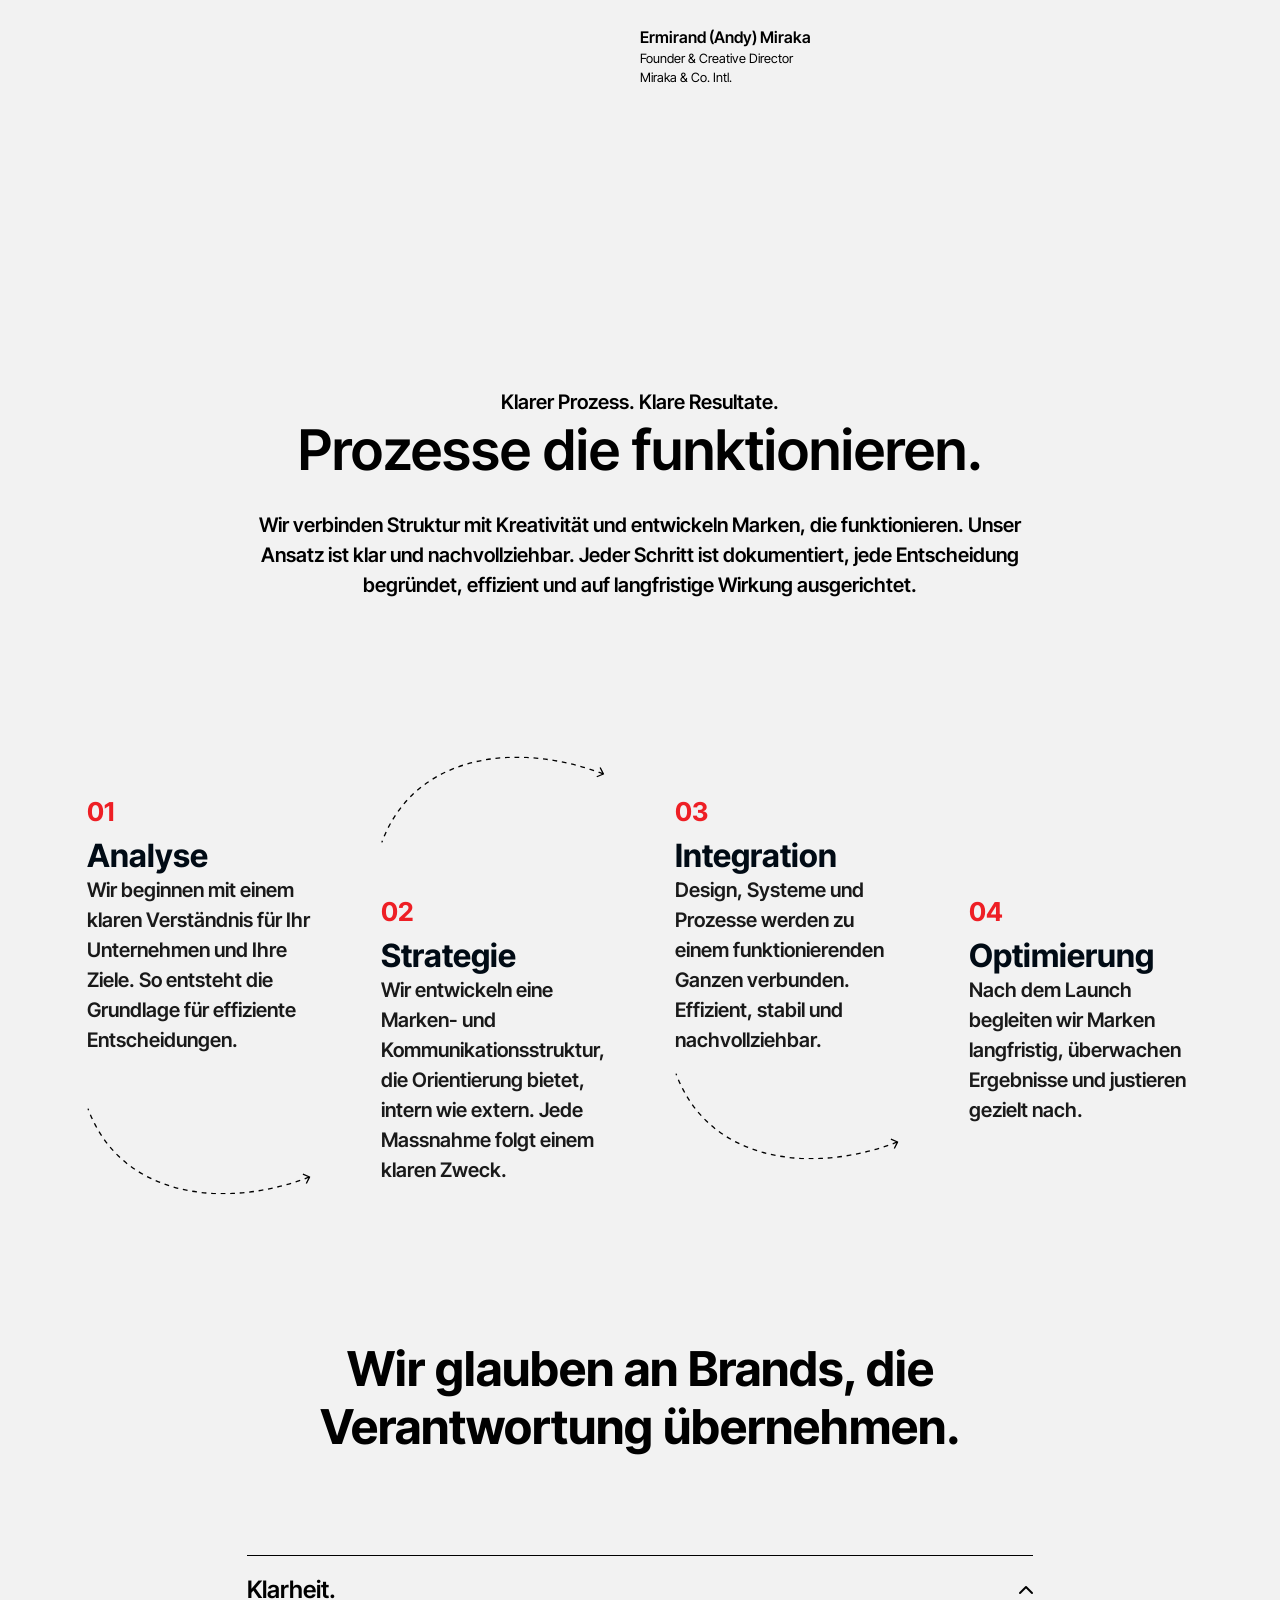
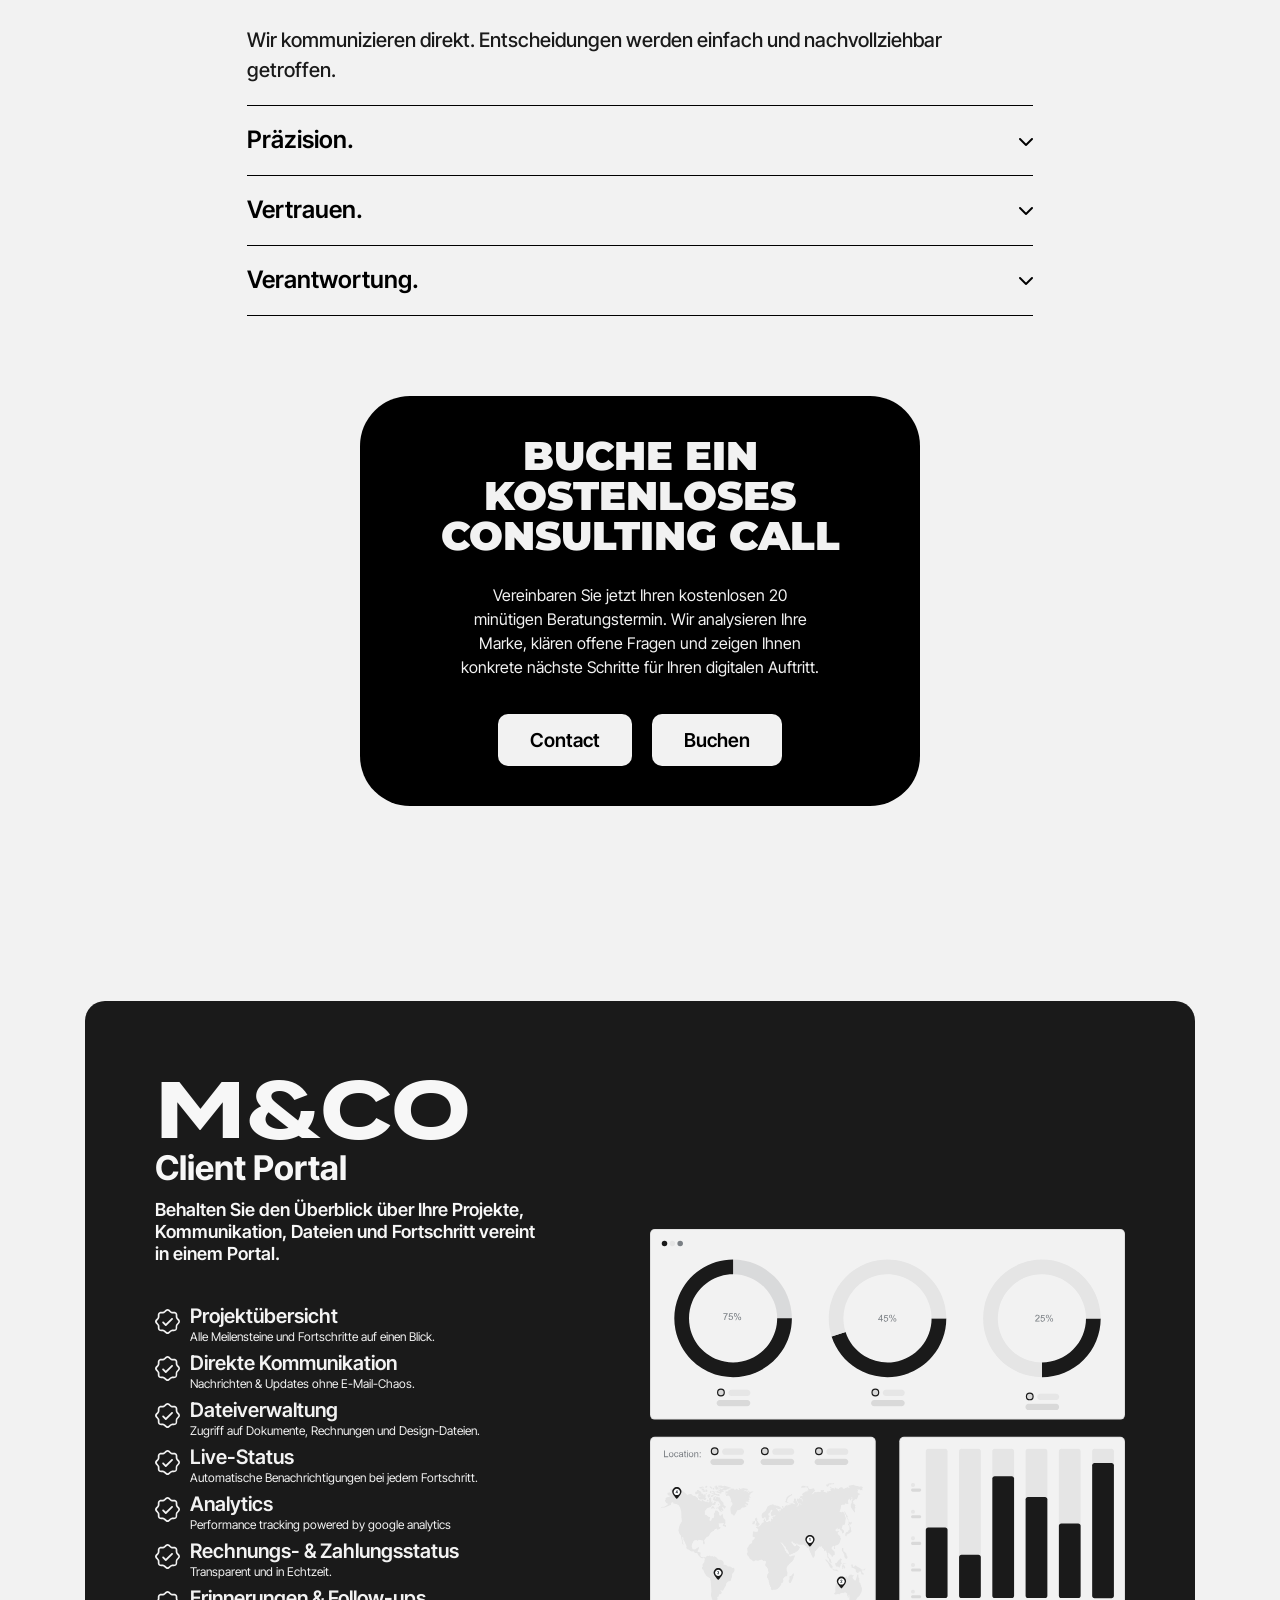
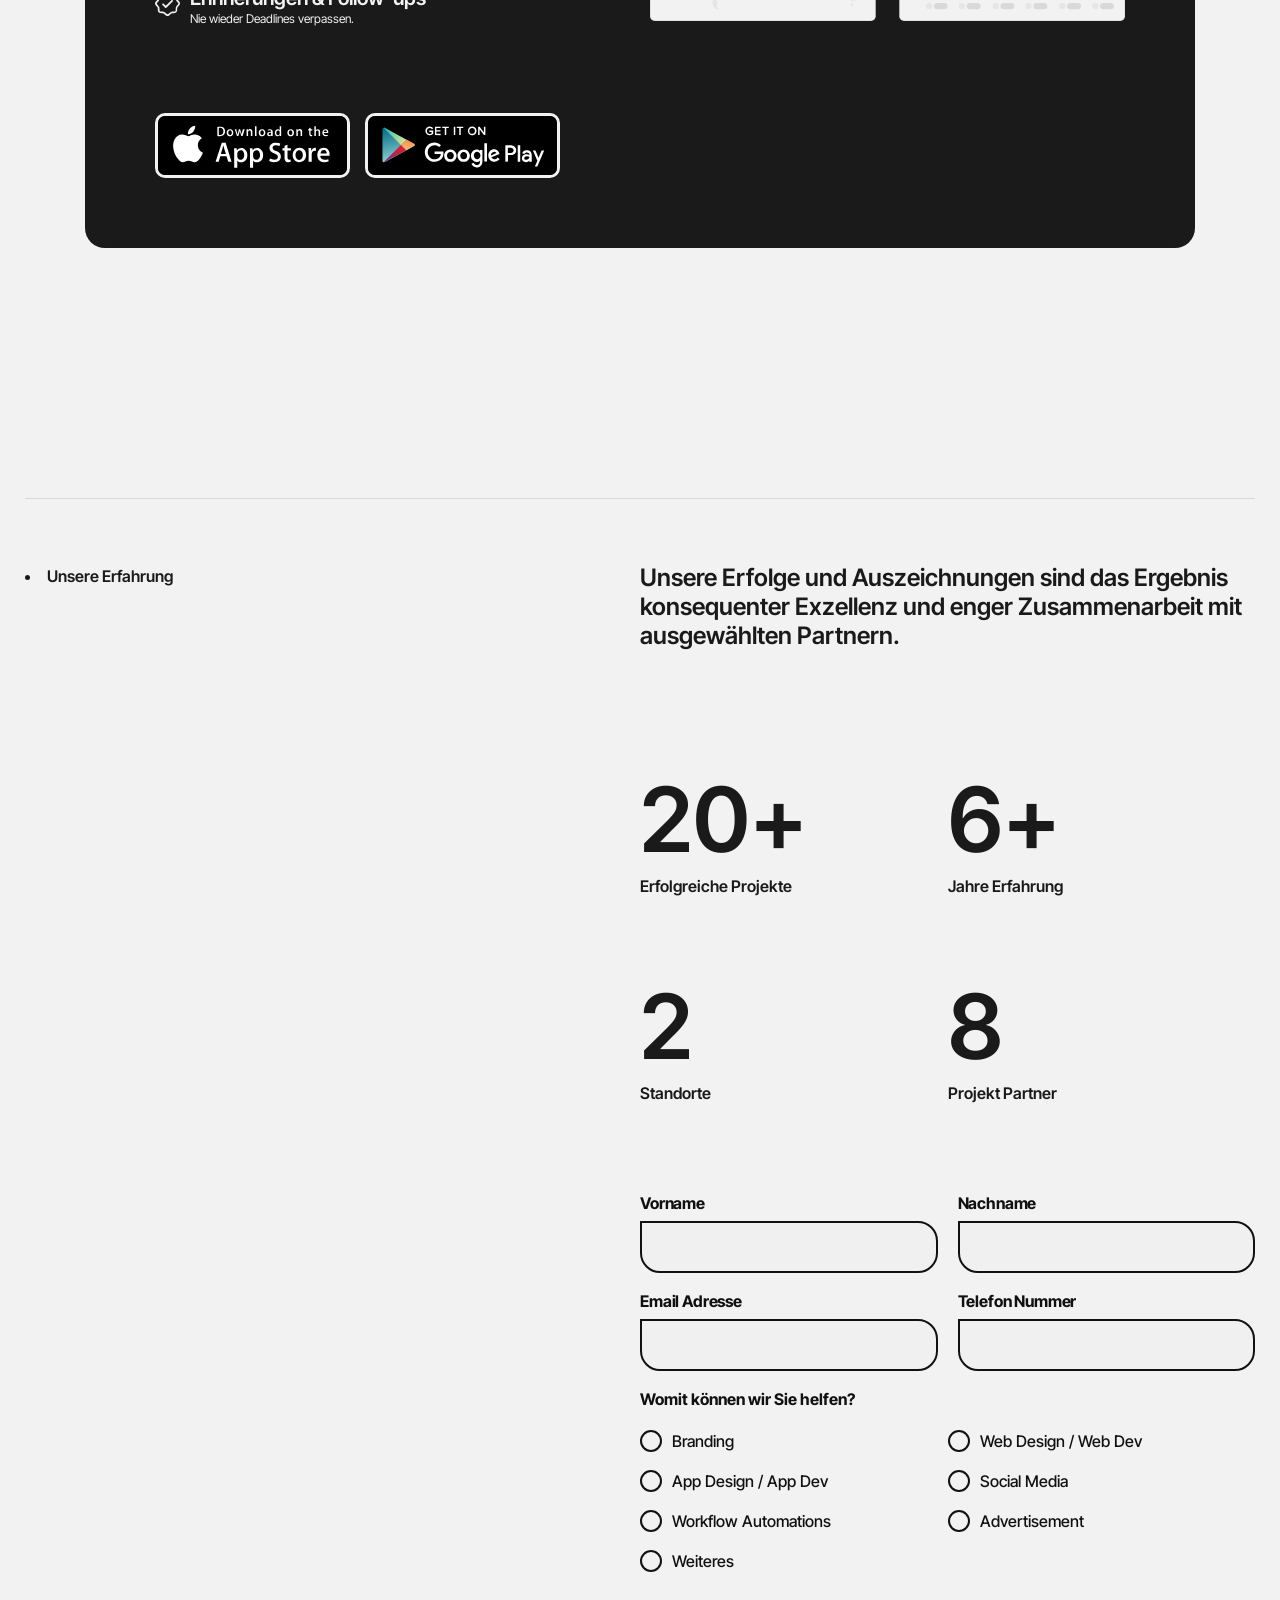
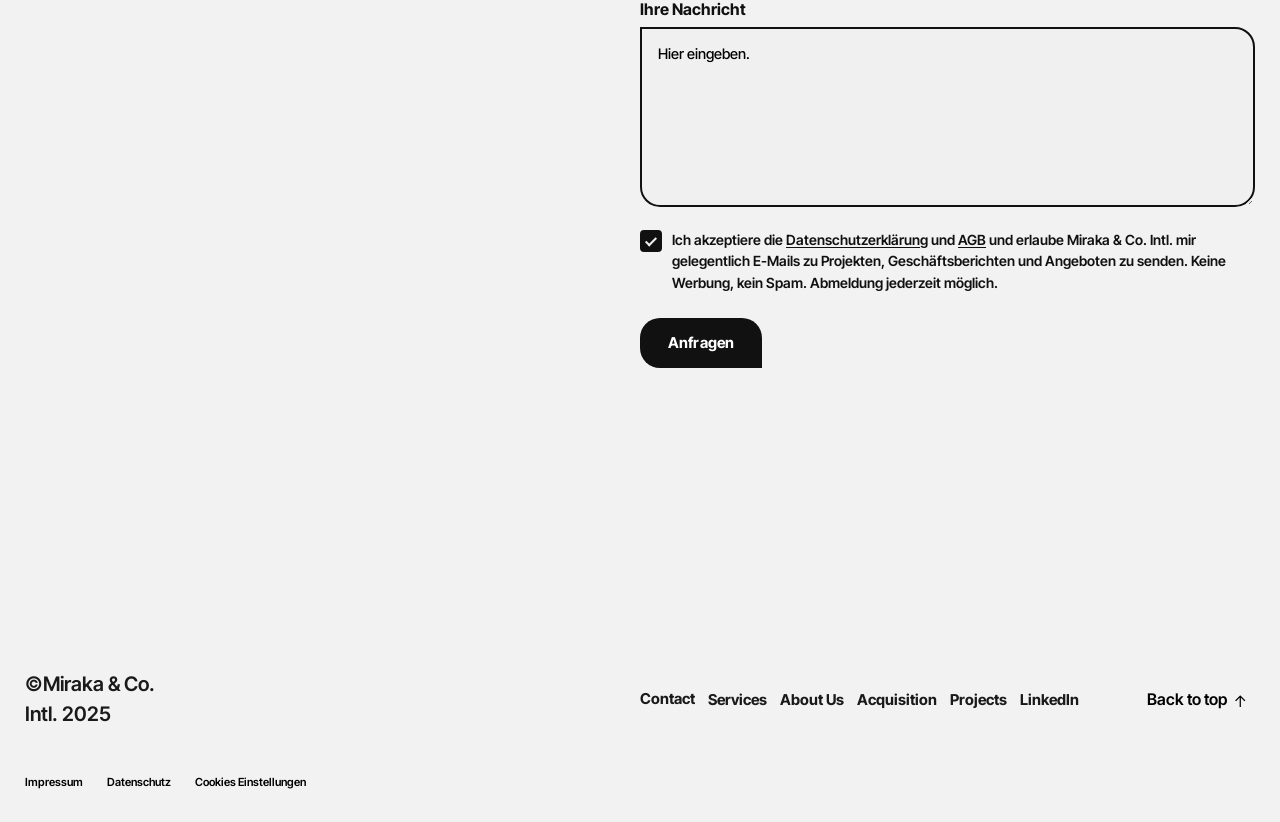
==== commit cf42ee33: "add preloader, animation, and change font requirement." ====
--- a/about.html
+++ b/about.html
@@ -24,6 +24,9 @@
         <!-- Icon Css Here -->
         <link rel="stylesheet" href="css/font-awesome.css" />
 
+        <!-- Animation Css -->
+        <link rel="stylesheet" href="css/animate.css" />
+
         <!-- Main StyleSheet -->
         <link rel="stylesheet" href="style.css" />
 
@@ -31,6 +34,11 @@
         <link rel="stylesheet" href="css/responsive.css" />
     </head>
     <body>
+        <!-- ================= PRELOADER START ================= -->
+        <div id="preloader">
+            <div class="loader-text">MIRAKA & CO</div>
+        </div>
+        <!-- ================= PRELOADER END ================= -->
         <!-- HEADER AREA START -->
         <header class="header-area">
             <nav class="menu-area">
@@ -170,7 +178,7 @@
         <section class="intro-wrpper about-intro-wrpper">
             <div class="intro-area about-area-wrpper">
                 <div class="about-intro">
-                    <h1>About</h1>
+                    <h1 class="wow fadeInUp" data-wow-duration="2s">About</h1>
                 </div>
                 <p class="text-end scroll-down">
                     <span class="scroll-wrapper">
@@ -212,7 +220,7 @@
         <!-- INTRO AREA END -->
 
         <!-- IMAGE AREA START -->
-        <section class="image-area">
+        <section class="image-area wow fadeInUp" data-wow-duration="2s">
             <div class="single-image-box">
                 <img src="images/founder.jpg" alt="" />
                 <div class="cursor-button">
@@ -508,7 +516,7 @@
         <!-- CLIENT PORTAL AREA END -->
 
         <!-- STATE COUNT AREA START -->
-        <section class="counter-area">
+        <section class="counter-area wow fadeInUp" data-wow-duration="2s">
             <div class="row gx-0">
                 <div class="col-md-5 col-lg-6">
                     <ul>
@@ -777,14 +785,26 @@
         <!-- Bootstrap.bundle Script -->
         <script src="js/bootstrap.bundle.min.js"></script>
 
+        <!-- Animation js -->
+        <script src="js/wow.min.js"></script>
+
         <!-- Custom jQuery -->
         <script src="js/scripts.js"></script>
 
-        <!-- Scroll-Top button -->
-        <!-- <a href="#" class="scrolltotop" style="display: none">
-            <i class="fa-solid fa-arrow-up" aria-hidden="true"></i>
-            <span class="pluse"></span>
-            <span class="pluse2"></span>
-        </a> -->
+        <!-- ================= PRELOADER JS ================= -->
+        <script>
+            window.addEventListener("load", function () {
+                setTimeout(function () {
+                    // fade out preloader
+                    document.getElementById("preloader").classList.add("hide");
+
+                    // enable scroll again
+                    document.body.classList.add("loaded");
+                    // 👉 NOW start WOW animation
+                    new WOW().init();
+                }, 1500); // 1.5 second delay
+            });
+        </script>
+        <!-- ================= END PRELOADER JS ================= -->
     </body>
 </html>
--- a/style.css
+++ b/style.css
@@ -22,6 +22,11 @@
     color: #1a1a1a;
     padding-left: 25px;
     padding-right: 25px;
+    overflow: hidden;
+}
+
+body.loaded {
+    overflow: auto;
 }
 
 .termina {
@@ -50,101 +55,36 @@
     margin: 0;
 }
 
-.scrolltotop {
-    width: 40px;
-    height: 40px;
-    line-height: 40px;
-    border-radius: 50%;
-    background: #008b8b;
-    text-align: center;
-    font-size: 22px;
-    color: #ffffff;
+/* Full screen overlay */
+#preloader {
     position: fixed;
-    right: 30px;
-    bottom: 25px;
-    display: none;
-    animation: lab_top_up 5s linear infinite;
-    -webkit-transition: all 0.3s ease;
-    -moz-transition: all 0.3s ease;
-    transition: all 0.3s ease;
-    z-index: 1;
-}
-
-.scrolltotop i {
-    color: #ffff;
-}
-
-@keyframes lab_top_up {
-    0% {
-        transform: translateY(-15px);
-    }
-    50% {
-        transform: translateY(0px);
-    }
-    100% {
-        transform: translateY(-15px);
-    }
-}
-
-.pluse,
-.pluse2 {
-    position: relative;
-    top: 13px;
-    left: -8px;
-    z-index: -1;
-}
-
-.pluse::before,
-.pluse2::before {
-    width: 40px;
-    height: 40px;
-}
-
-.pluse::after,
-.pluse::before,
-.pluse2::after,
-.pluse2::before {
-    background: #008b8b;
-    border-radius: 50%;
-    left: 50%;
-    top: 50%;
-    display: block;
-    content: "";
-    position: absolute;
-    top: 2px;
+    top: 0;
     left: 0;
-}
-
-.pluse::after,
-.pluse2::after {
-    width: 30px;
-    height: 30px;
-    background: transparent;
-    margin-left: -15px;
-    margin-top: -15px;
-}
-
-.pluse::before {
-    -webkit-animation: pluse_animate 2.5s infinite linear;
-    animation: pluse_animate 2.5s infinite linear;
-}
-
-.pluse2::before {
-    -webkit-animation: pluse_animate 3s infinite linear;
-    animation: pluse_animate 3s infinite linear;
-}
-
-@keyframes pluse_animate {
-    0% {
-        opacity: 1;
-        -webkit-transform: translate(-50%, -50%) scale(0.3);
-        transform: translate(-50%, -50%) scale(0.3);
-    }
-    100% {
-        opacity: 0;
-        -webkit-transform: translate(-50%, -50%) scale(2);
-        transform: translate(-50%, -50%) scale(2);
-    }
+    width: 100%;
+    height: 100vh;
+    background: #ffffff;
+    display: flex;
+    justify-content: center;
+    align-items: center;
+    z-index: 99999;
+
+    /* smooth fade */
+    transition:
+        opacity 0.6s ease,
+        visibility 0.6s ease;
+}
+
+/* hide state */
+#preloader.hide {
+    opacity: 0;
+    visibility: hidden;
+}
+
+/* center text */
+.loader-text {
+    font-size: 16px;
+    font-weight: 700;
+    color: #111;
 }
 
 .container {
@@ -1006,6 +946,7 @@
 .about-intro h1 {
     font-size: 160px;
     font-weight: 600;
+    font-family: "Inter Tight", sans-serif;
 }
 
 .desc-one {
--- a/css/responsive.css
+++ b/css/responsive.css
@@ -591,7 +591,7 @@
         padding-top: 0;
     }
     .analyse-card h3 {
-        color: #ee1f25;
+        color: #f37021;
         text-align: right;
     }
     .analyse-card h6,
@@ -634,6 +634,9 @@
     .client-portal-area {
         padding-bottom: 162px;
         border-bottom: 1px solid #dadada;
+    }
+    .download-buttons img {
+        max-width: 130px;
     }
 }
 
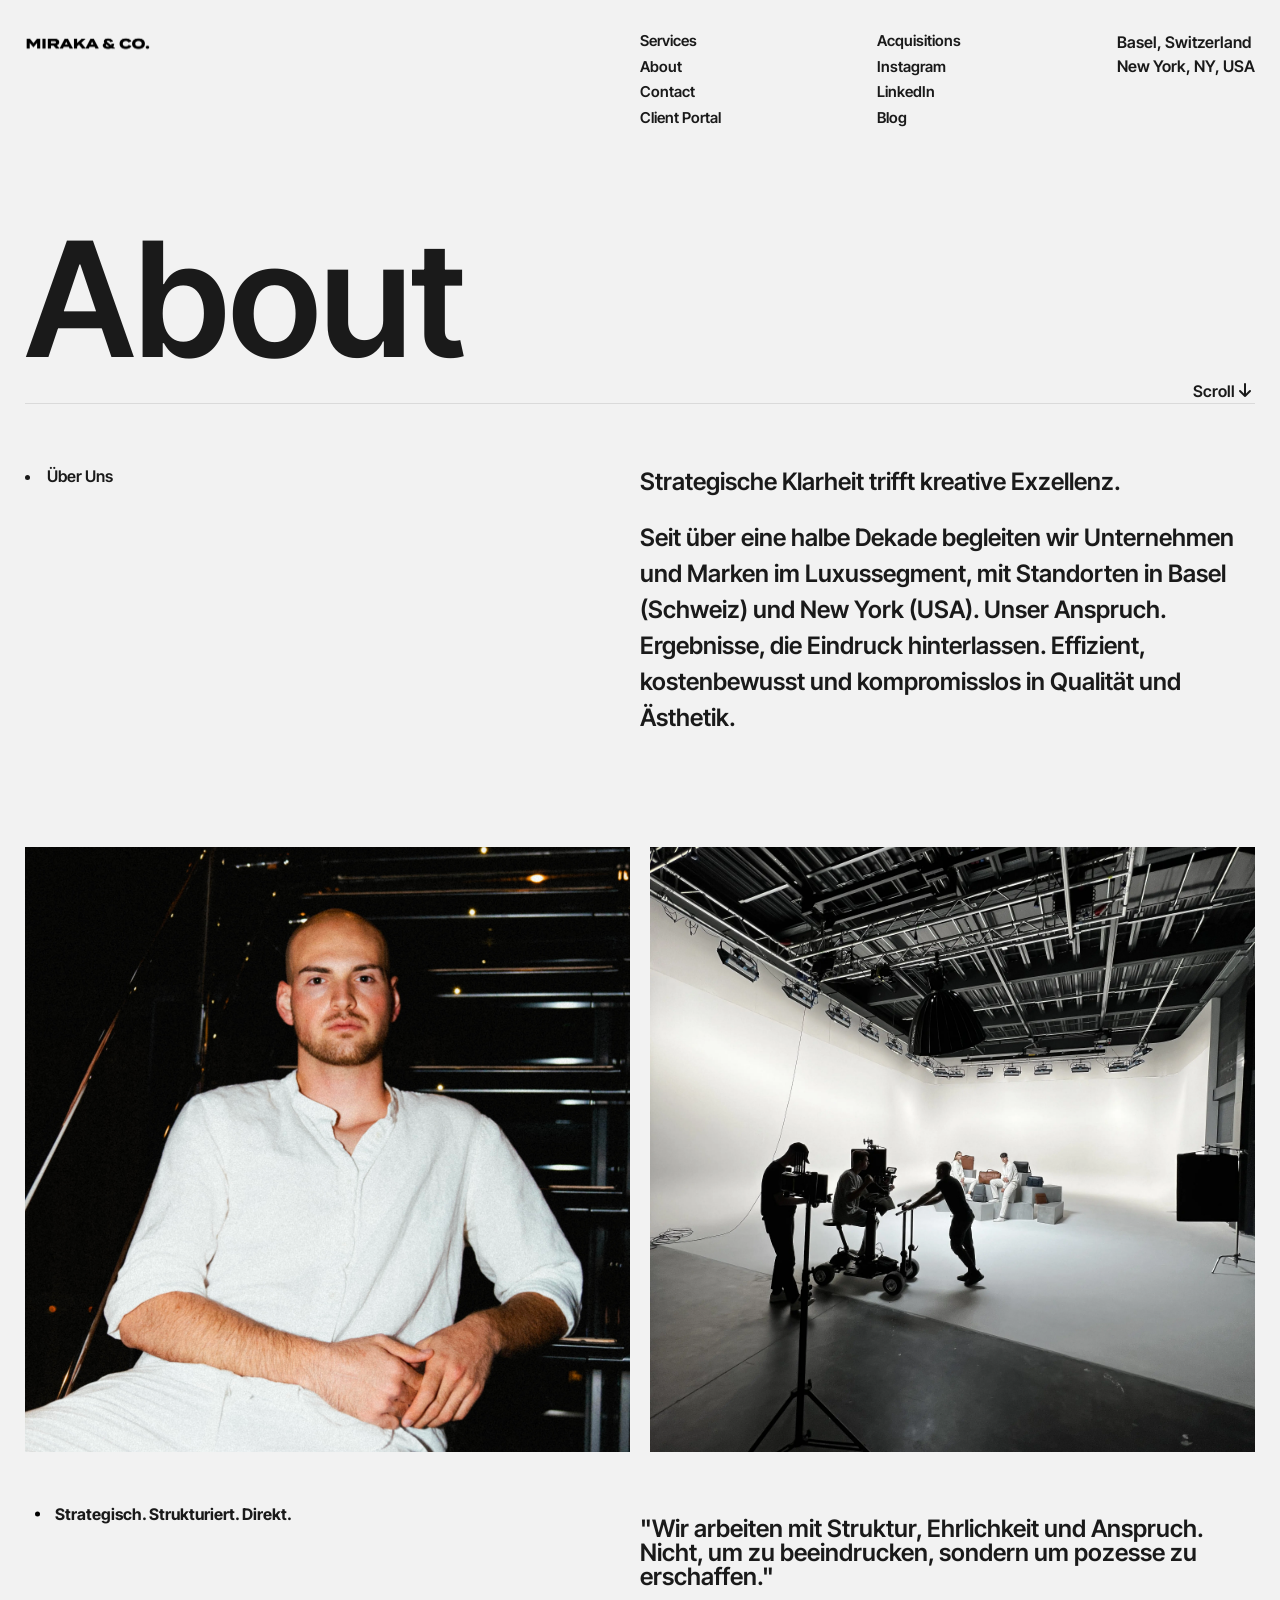
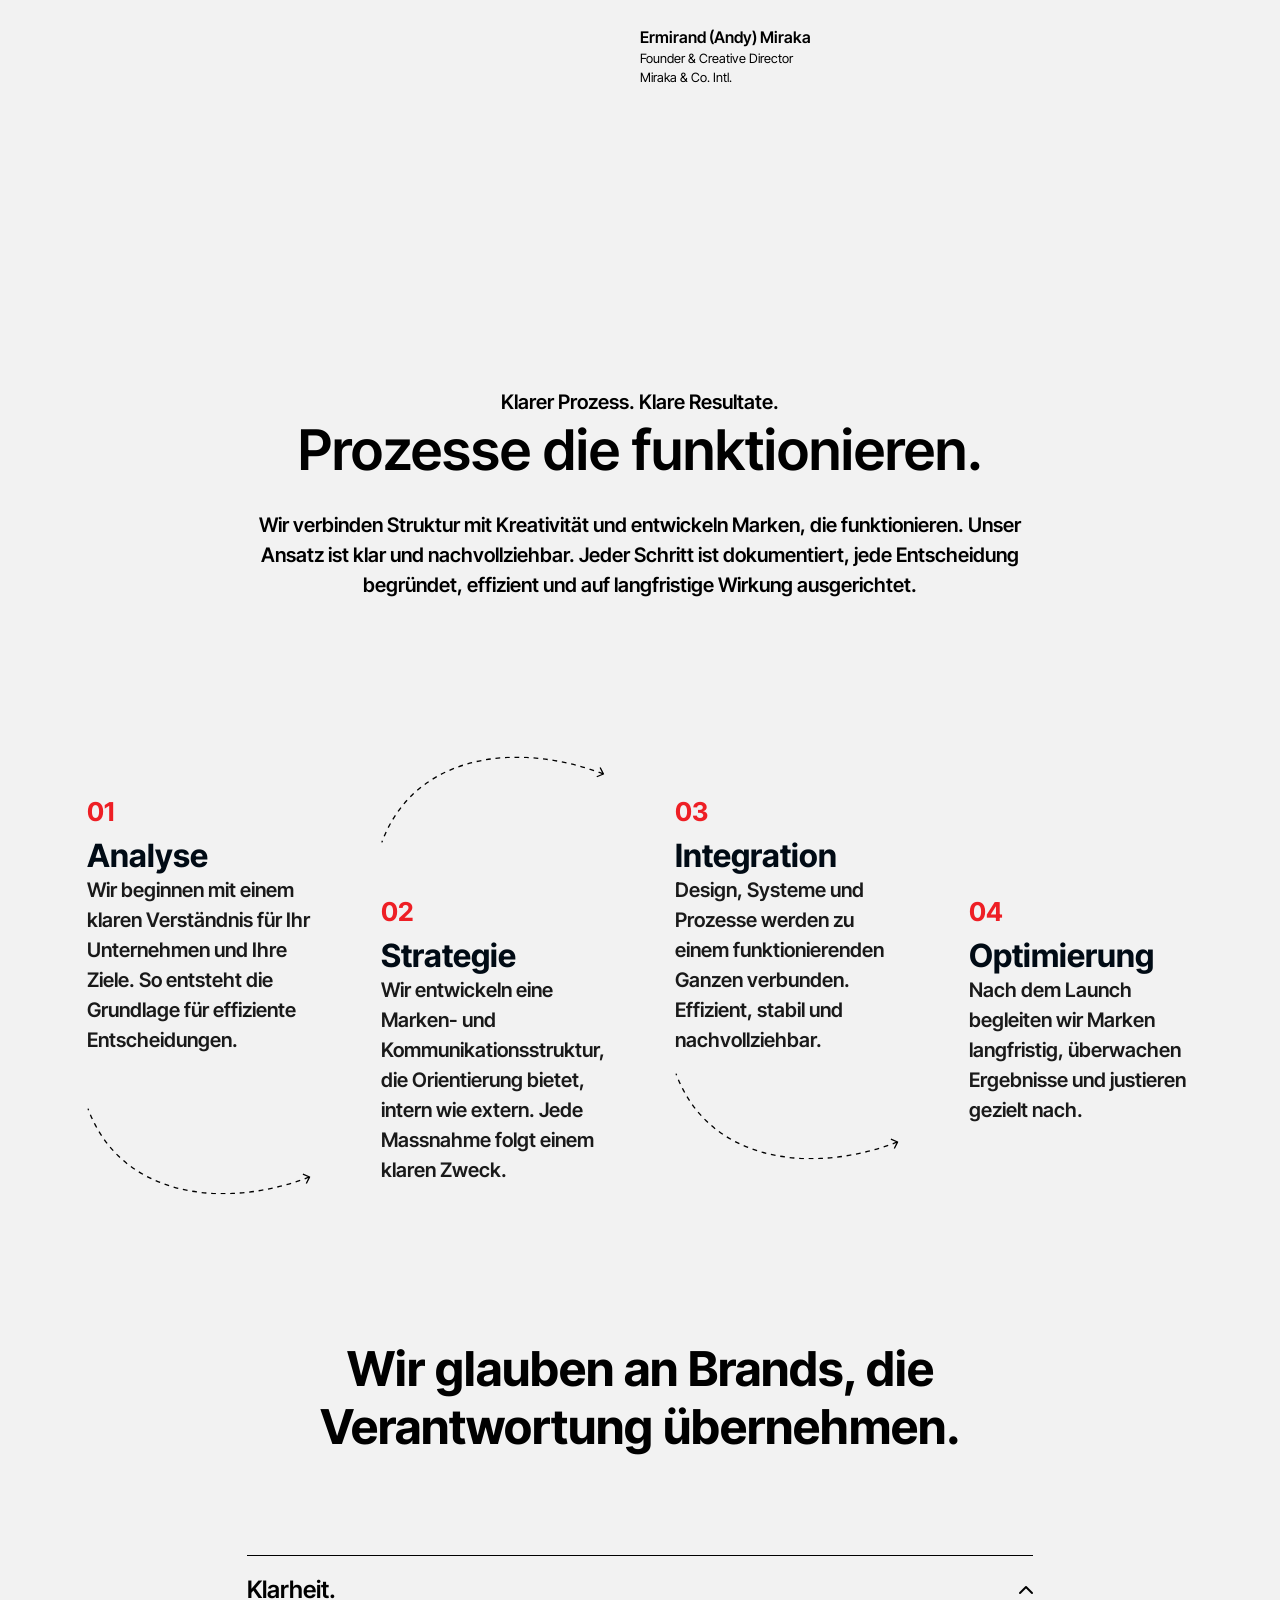
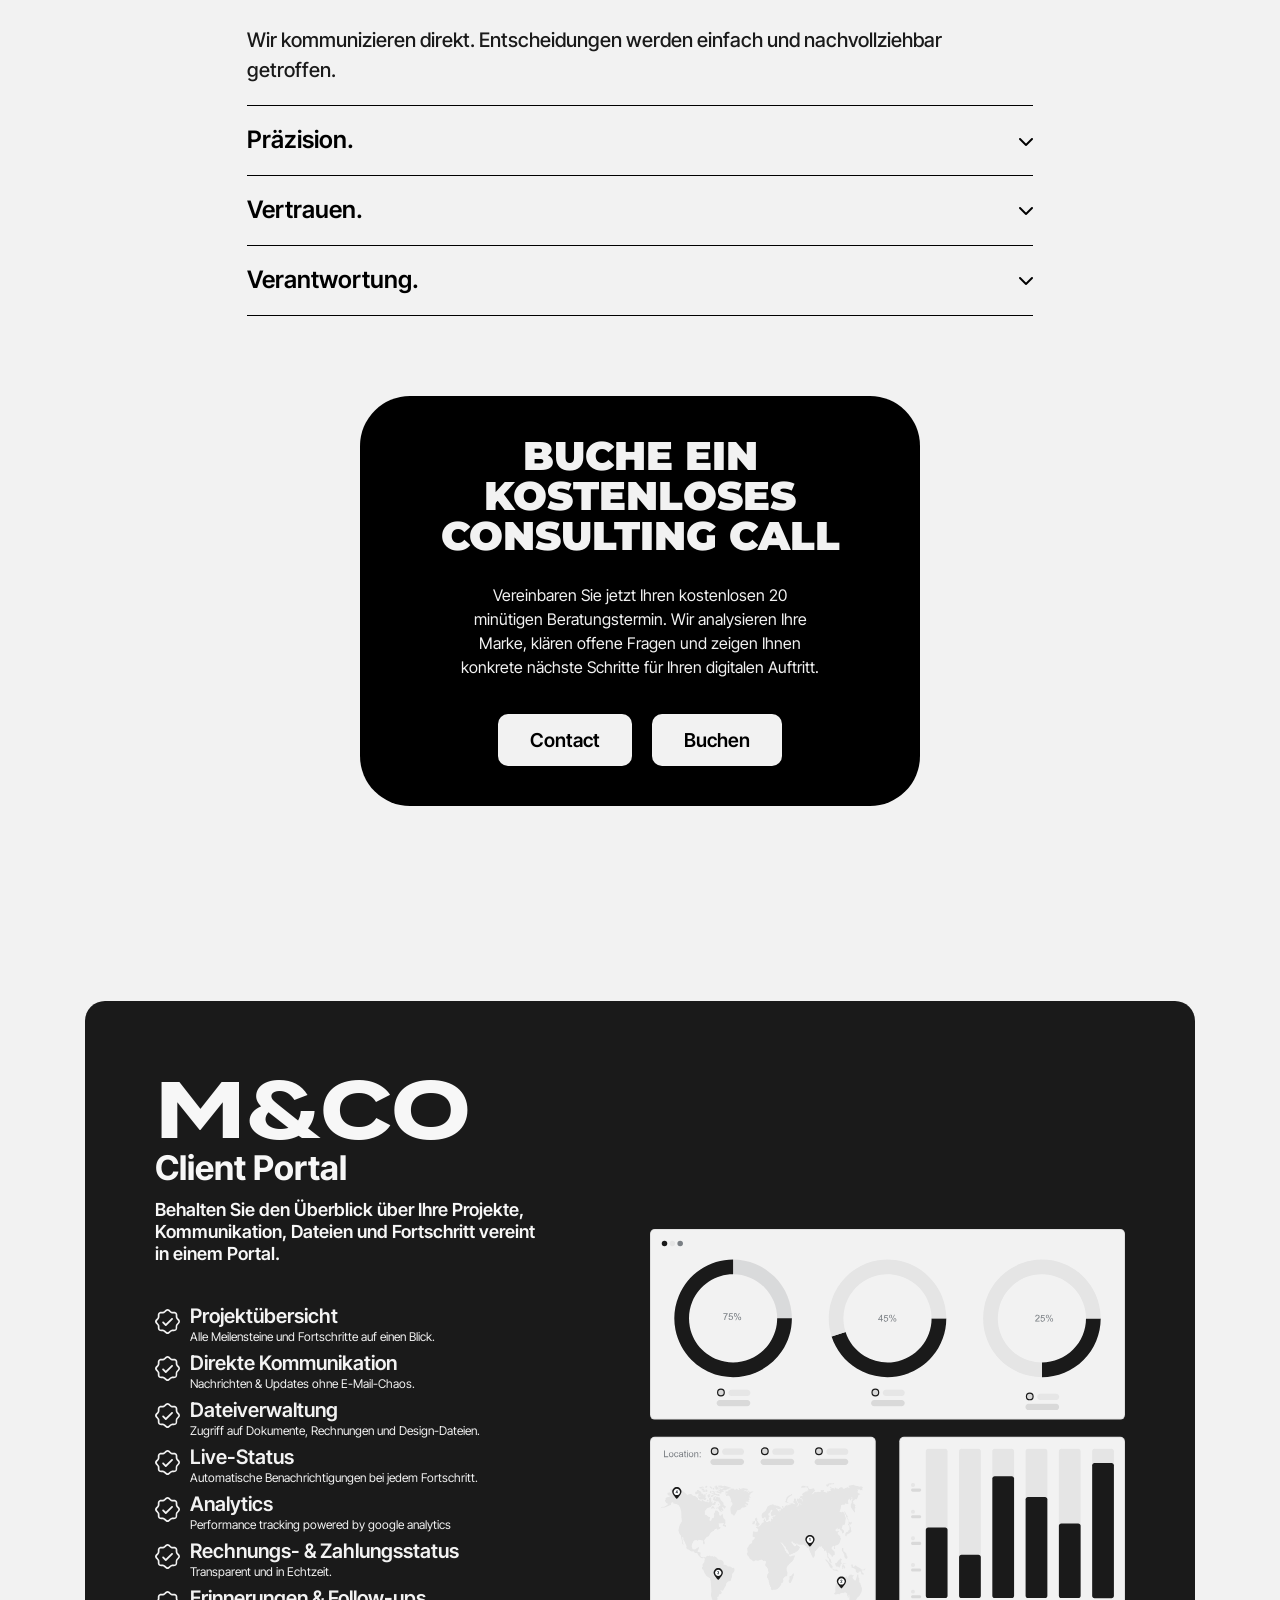
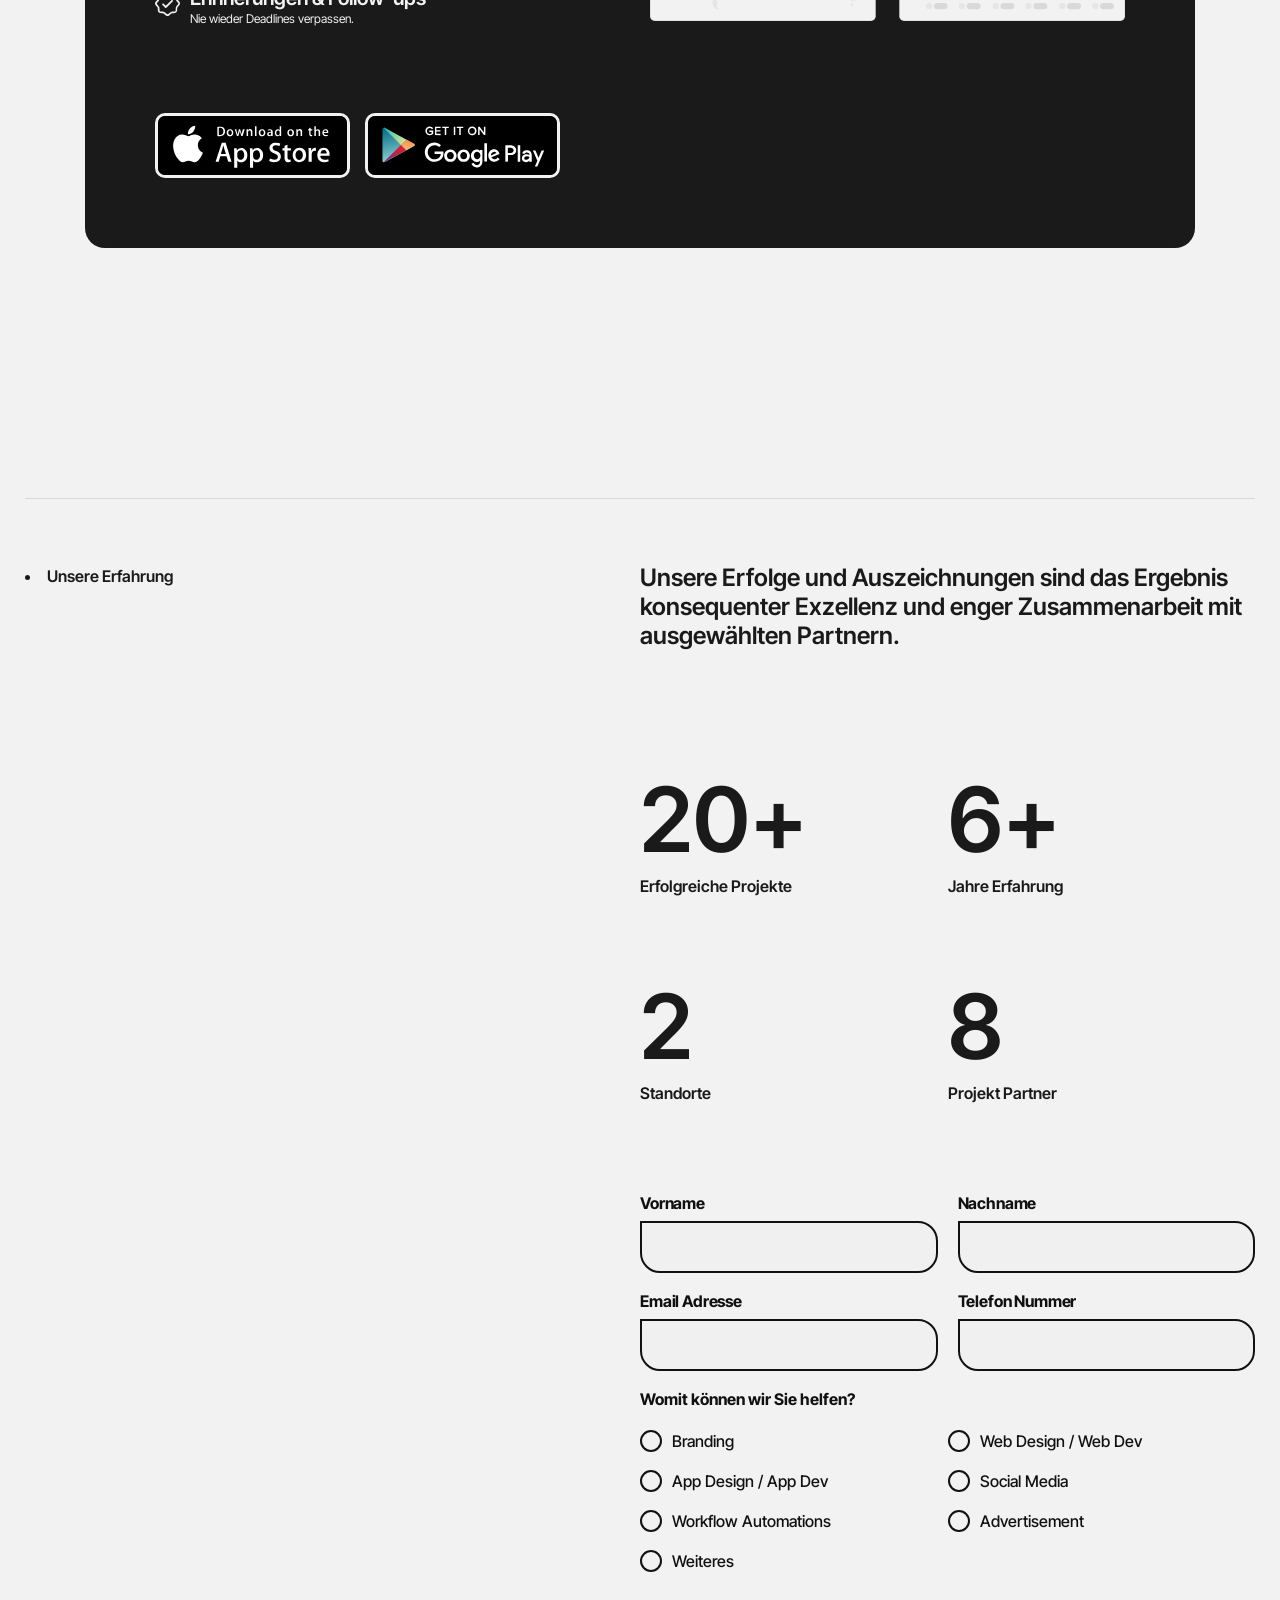
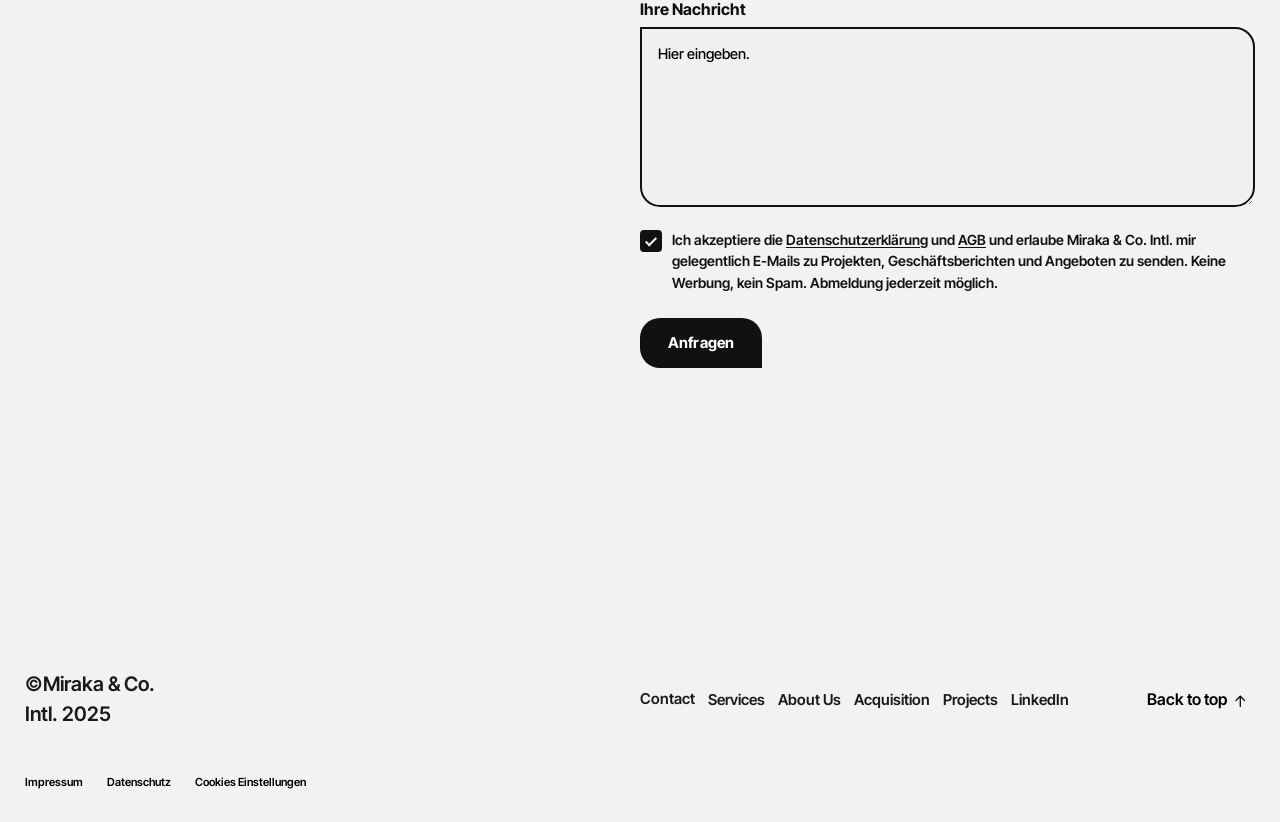
==== commit 0ef89582: "Some changes applyed based on client requirements." ====
--- a/about.html
+++ b/about.html
@@ -36,7 +36,10 @@
     <body>
         <!-- ================= PRELOADER START ================= -->
         <div id="preloader">
-            <div class="loader-text">MIRAKA & CO</div>
+            <div class="progress-bar"></div>
+            <div class="loader-icon">
+                <img src="images/MIRAKA&CO.png" alt="" />
+            </div>
         </div>
         <!-- ================= PRELOADER END ================= -->
         <!-- HEADER AREA START -->
@@ -45,9 +48,11 @@
                 <div class="row gx-0">
                     <!-- Logo Area -->
                     <div class="col-6 col-lg-6 col-xl-6">
-                        <div class="logo-card">
-                            <img src="images/MIRAKA&CO.png" alt="" />
-                        </div>
+                        <a href="index.html">
+                            <div class="logo-card">
+                                <img src="images/MIRAKA&CO.png" alt="" />
+                            </div>
+                        </a>
                     </div>
                     <div class="col-6 col-lg-6 col-xl-6">
                         <!-- Small Screen Menu Icon -->
@@ -72,22 +77,28 @@
                             <div>
                                 <ul class="SMN_effect-31">
                                     <li>
-                                        <a href="" data-hover="Services"
+                                        <a
+                                            href="service.html"
+                                            data-hover="Services"
                                             ><span>Services</span></a
                                         >
                                     </li>
                                     <li>
-                                        <a href="" data-hover="About"
+                                        <a href="about.html" data-hover="About"
                                             ><span>About</span></a
                                         >
                                     </li>
                                     <li>
-                                        <a href="" data-hover="Contact"
+                                        <a
+                                            href="contact.html"
+                                            data-hover="Contact"
                                             ><span>Contact</span></a
                                         >
                                     </li>
                                     <li>
-                                        <a href="" data-hover="Client Portal"
+                                        <a
+                                            href="client_portal.html"
+                                            data-hover="Client Portal"
                                             ><span>Client Portal</span></a
                                         >
                                     </li>
@@ -96,7 +107,9 @@
                             <div>
                                 <ul class="SMN_effect-31">
                                     <li>
-                                        <a href="" data-hover="Acquisitions"
+                                        <a
+                                            href="acquisition.html"
+                                            data-hover="Acquisitions"
                                             ><span>Acquisitions</span></a
                                         >
                                     </li>
@@ -106,12 +119,14 @@
                                         >
                                     </li>
                                     <li>
-                                        <a href="" data-hover="LinkedIn"
+                                        <a
+                                            href="linkedIn.html"
+                                            data-hover="LinkedIn"
                                             ><span>LinkedIn</span></a
                                         >
                                     </li>
                                     <li>
-                                        <a href="" data-hover="Blog"
+                                        <a href="blog.html" data-hover="Blog"
                                             ><span>Blog</span></a
                                         >
                                     </li>
@@ -133,22 +148,24 @@
                 <div>
                     <ul class="SMN_effect-31">
                         <li>
-                            <a href="" data-hover="Acquisitions"
+                            <a href="acquisition.html" data-hover="Acquisitions"
                                 ><span>Acquisitions</span></a
                             >
                         </li>
                         <li>
-                            <a href="" data-hover="Services"
+                            <a href="service.html" data-hover="Services"
                                 ><span>Services</span></a
                             >
                         </li>
                         <li>
-                            <a href="" data-hover="Contact"
+                            <a href="contact.html" data-hover="Contact"
                                 ><span>Contact</span></a
                             >
                         </li>
                         <li>
-                            <a href="" data-hover="About"><span>About</span></a>
+                            <a href="about.html" data-hover="About"
+                                ><span>About</span></a
+                            >
                         </li>
                         <li>
                             <a href="" data-hover="Twitter"
@@ -232,10 +249,14 @@
                 </div>
             </div>
             <div class="single-image-box">
-                <img src="images/projects.webp" alt="" />
-                <div class="cursor-button">
-                    <div>Projects</div>
-                </div>
+                <a
+                    href="mailto:office@miraka.ch?subject=sende mir eine Kopie der Porjektkatalog"
+                >
+                    <img src="images/projects.webp" alt="" />
+                    <div class="cursor-button">
+                        <div>Projects</div>
+                    </div>
+                </a>
             </div>
         </section>
         <!-- IMAGE AREA END -->
@@ -721,22 +742,30 @@
                                     class="SMN_effect-31 d-flex align-items-center footer-menu"
                                 >
                                     <li>
-                                        <a href="" data-hover="Contact"
+                                        <a
+                                            href="contact.html"
+                                            data-hover="Contact"
                                             ><span>Contact</span></a
                                         >
                                     </li>
                                     <li>
-                                        <a href="" data-hover="Services"
+                                        <a
+                                            href="service.html"
+                                            data-hover="Services"
                                             ><span>Services</span></a
                                         >
                                     </li>
                                     <li>
-                                        <a href="" data-hover="About Us"
+                                        <a
+                                            href="about.html"
+                                            data-hover="About Us"
                                             ><span>About Us</span></a
                                         >
                                     </li>
                                     <li>
-                                        <a href="" data-hover="Acquisition"
+                                        <a
+                                            href="acquisition.html"
+                                            data-hover="Acquisition"
                                             ><span>Acquisition</span></a
                                         >
                                     </li>
@@ -746,7 +775,9 @@
                                         >
                                     </li>
                                     <li>
-                                        <a href="" data-hover="LinkedIn"
+                                        <a
+                                            href="linkedIn.html"
+                                            data-hover="LinkedIn"
                                             ><span>LinkedIn</span></a
                                         >
                                     </li>
--- a/style.css
+++ b/style.css
@@ -68,10 +68,31 @@
     align-items: center;
     z-index: 99999;
 
-    /* smooth fade */
     transition:
         opacity 0.6s ease,
         visibility 0.6s ease;
+}
+
+/* progress bar */
+.progress-bar {
+    position: absolute;
+    top: 0;
+    left: 0;
+    height: 8px;
+    width: 0;
+    background: #111;
+
+    animation: loadProgress 1.5s linear forwards;
+}
+
+/* animation */
+@keyframes loadProgress {
+    from {
+        width: 0%;
+    }
+    to {
+        width: 100%;
+    }
 }
 
 /* hide state */
@@ -80,7 +101,7 @@
     visibility: hidden;
 }
 
-/* center text */
+/* text */
 .loader-text {
     font-size: 16px;
     font-weight: 700;
@@ -136,7 +157,7 @@
     animation-fill-mode: both;
     padding: 0;
     color: #1a1a1a !important;
-    font-weight: 700;
+    font-weight: 600;
     font-size: 15px;
 }
 
@@ -179,7 +200,7 @@
 
 .location-text a {
     color: #1a1a1a;
-    font-weight: 700;
+    font-weight: 600;
 }
 
 #humbarger-icon {
@@ -231,7 +252,7 @@
     font-family: "Termina", sans-serif;
     color: #1a1a1a;
     font-size: 283px;
-    font-weight: 700;
+    font-weight: 600;
     line-height: 100%;
 }
 
@@ -706,7 +727,7 @@
 .contact-banner-area h1 {
     font-size: 160px;
     line-height: normal;
-    font-weight: 700;
+    font-weight: 600;
     margin-top: 90px;
     margin-bottom: 60px;
 }
@@ -1341,3 +1362,186 @@
     padding-bottom: 250px;
     border-bottom: 1px solid #dadada;
 }
+
+.blog-intro h1,
+.linkedIn-intro h1 {
+    font-family: "Inter Tight", sans-serif;
+}
+
+.linkedIn-intro h1 {
+    color: #f37021;
+}
+
+.intro-area.linkedIn-intro h3 {
+    margin-top: 150px;
+    font-size: 38px;
+    color: #f37021;
+}
+
+.intro-area.linkedIn-intro h3 span {
+    font-size: 160px;
+    color: #1a1a1a;
+}
+
+.linkedIn-area-text ul li {
+    font-weight: 600;
+}
+.linkedIn-area-text p {
+    padding-right: 230px;
+    line-height: 100%;
+}
+
+.single-post-card a,
+.linkedIn-post-card img {
+    width: 100%;
+}
+
+.social-icons {
+    display: flex;
+    align-items: center;
+    gap: 8px;
+    margin-top: 20px;
+    margin-bottom: 17px;
+}
+
+.linkedIn-post-card {
+    cursor: pointer;
+}
+
+.linkedIn-post-card span {
+    font-size: 15px;
+    line-height: 22px;
+    color: rgb(10, 186, 181);
+    font-weight: 600;
+}
+
+.social-icons li a {
+    width: 24px;
+    height: 24px;
+    display: flex;
+    font-size: 11px;
+    align-items: center;
+    justify-content: center;
+    border-radius: 50%;
+    color: #fff;
+}
+
+.social-icons li:first-child a {
+    background: #3c5a9a;
+    color: #fff;
+}
+
+.social-icons li:nth-child(2) a {
+    background: #424242;
+}
+
+.social-icons li:nth-child(3) a {
+    background: #0b79b5;
+}
+
+.social-icons li:nth-child(4) a {
+    background: #35c436;
+}
+
+.social-icons li:nth-child(5) a {
+    background: #ff0000;
+}
+
+.author-area img {
+    width: 24px;
+    height: 24px;
+    border-radius: 50%;
+}
+
+.author-info {
+    gap: 8px;
+}
+
+.author-area span,
+.post-date {
+    font-size: 12px;
+    display: block;
+    letter-spacing: 0.1px;
+    white-space: nowrap;
+    text-overflow: ellipsis;
+    color: #000;
+    font-weight: 600;
+}
+
+.author-area {
+    gap: 12px;
+}
+
+.linkedIn-post-card h3 {
+    font-size: 30px;
+    line-height: 100%;
+    color: #000;
+    font-weight: 600;
+    margin-bottom: 20px;
+}
+
+.linkedIn-post-card p {
+    font-size: 16px;
+    line-height: 100%;
+    color: #000;
+    font-weight: 600;
+    margin-top: 21px;
+    margin-bottom: 22px;
+}
+
+.load-more-news button {
+    border: none;
+    background: transparent;
+    color: #666666;
+    font-weight: 600;
+    margin-top: 10px;
+    margin-bottom: 35px;
+}
+
+.load-more-news button i {
+    font-size: 13px;
+}
+
+.linkedIn-post-area {
+    padding-top: 150px;
+}
+
+.linkedin-desc-one {
+    max-width: 768px;
+    padding-top: 45px;
+    margin: auto;
+    border-top: 1px solid #dadada;
+    padding-bottom: 233px;
+}
+
+.linkedin-desc-one span {
+    color: #f37021;
+    font-weight: 600;
+}
+
+.linkedin-desc-one h2 {
+    color: #000;
+    font-weight: 600;
+    font-size: 80px;
+    margin-top: 7px;
+}
+
+.linkedin-desc-one p {
+    font-size: 24px;
+    font-weight: 600;
+    color: #000;
+}
+
+#linkedin-desc-two {
+    border-top: 0;
+    padding-top: 45px;
+    padding-bottom: 140px;
+}
+
+.linkedin-desc-page {
+    border-bottom: 1px solid #dadada;
+}
+
+.loader-icon img {
+    width: 150px;
+}
--- a/css/responsive.css
+++ b/css/responsive.css
@@ -185,6 +185,16 @@
     .download-buttons img {
         max-width: 195px;
     }
+
+    .linkedIn-area-text p {
+        padding-right: 0;
+    }
+    .linkedIn-post-area {
+        padding-top: 85px;
+    }
+    .linkedIn-post-area .row {
+        row-gap: 30px;
+    }
 }
 
 /*=========================
@@ -323,6 +333,24 @@
     }
     .client-portal-wrpper h2 {
         font-size: 96px;
+    }
+
+    .linkedIn-area-text p {
+        padding-right: 0;
+    }
+    .linkedIn-post-area {
+        padding-top: 70px;
+    }
+    .linkedIn-post-area .row {
+        row-gap: 30px;
+    }
+    .intro-area.linkedIn-intro h3 {
+        margin-top: 15px;
+        font-size: 20px;
+    }
+
+    .linkedin-desc-one h2 {
+        font-size: 50px;
     }
 }
 
@@ -638,6 +666,37 @@
     .download-buttons img {
         max-width: 130px;
     }
+
+    .intro-area.linkedIn-intro h1 {
+        font-size: 85px;
+        text-align: left;
+    }
+    .intro-area.linkedIn-intro h3 {
+        margin-top: -22px;
+        font-size: 16px;
+    }
+    .intro-area.linkedIn-intro h3 span {
+        font-size: 70px;
+    }
+
+    .intro-area.linkedIn-intro {
+        margin-top: 75px;
+        padding-bottom: 5px;
+    }
+    .linkedIn-area-text p {
+        padding-right: 0;
+    }
+    .linkedIn-post-area {
+        padding-top: 90px;
+    }
+
+    .linkedIn-post-area .row {
+        row-gap: 15px;
+    }
+
+    .linkedin-desc-one h2 {
+        font-size: 52px;
+    }
 }
 
 @media screen and (max-width: 480px) {
